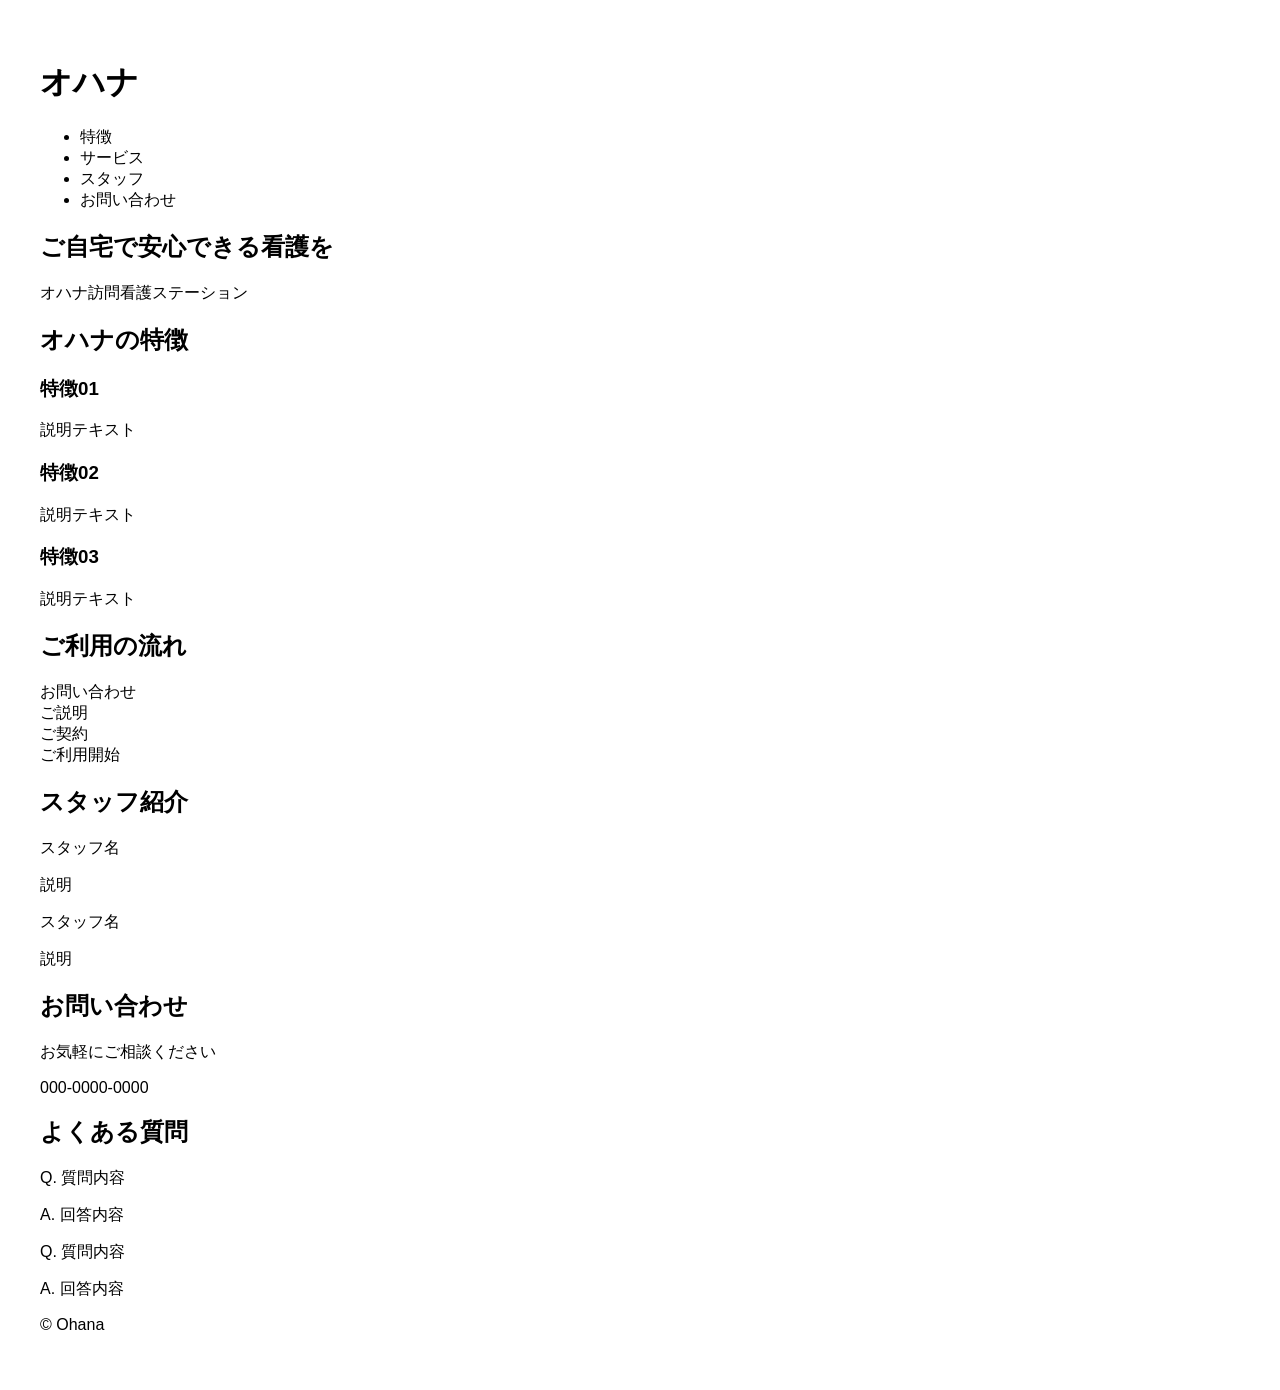
==== src/index.html @ 936fa9c1 "初期設定" ====
<!DOCTYPE html>
<html lang="ja">
  <head>
    <meta charset="UTF-8" />
    <meta name="viewport" content="width=device-width, initial-scale=1.0" />
    <title>オハナ | 訪問看護ステーション</title>
    <link rel="stylesheet" href="./css/style.css" />
  </head>

  <body>
    <!-- ===== ヘッダー ===== -->
    <header>
      <div class="header-inner">
        <h1 class="logo">オハナ</h1>
        <nav class="nav">
          <ul>
            <li>特徴</li>
            <li>サービス</li>
            <li>スタッフ</li>
            <li>お問い合わせ</li>
          </ul>
        </nav>
      </div>
    </header>

    <!-- ===== メイン ===== -->
    <main>
      
      <!-- ファーストビュー -->
      <section class="hero">
        <div class="hero-inner">
          <h2>ご自宅で安心できる看護を</h2>
          <p>オハナ訪問看護ステーション</p>
        </div>
      </section>

      <!-- 特徴 -->
      <section class="features">
        <h2>オハナの特徴</h2>

        <div class="features-list">
          <div class="feature-card">
            <h3>特徴01</h3>
            <p>説明テキスト</p>
          </div>

          <div class="feature-card">
            <h3>特徴02</h3>
            <p>説明テキスト</p>
          </div>

          <div class="feature-card">
            <h3>特徴03</h3>
            <p>説明テキスト</p>
          </div>
        </div>
      </section>

      <!-- ご利用の流れ -->
      <section class="flow">
        <h2>ご利用の流れ</h2>

        <div class="flow-list">
          <div class="flow-item">お問い合わせ</div>
          <div class="flow-item">ご説明</div>
          <div class="flow-item">ご契約</div>
          <div class="flow-item">ご利用開始</div>
        </div>
      </section>

      <!-- スタッフ紹介 -->
      <section class="staff">
        <h2>スタッフ紹介</h2>

        <div class="staff-list">
          <div class="staff-card">
            <p>スタッフ名</p>
            <p>説明</p>
          </div>

          <div class="staff-card">
            <p>スタッフ名</p>
            <p>説明</p>
          </div>
        </div>
      </section>

      <!-- お問い合わせ -->
      <section class="contact">
        <h2>お問い合わせ</h2>
        <p>お気軽にご相談ください</p>
        <p class="tel">000-0000-0000</p>
      </section>

      <!-- FAQ -->
      <section class="faq">
        <h2>よくある質問</h2>

        <div class="faq-item">
          <p class="question">Q. 質問内容</p>
          <p class="answer">A. 回答内容</p>
        </div>

        <div class="faq-item">
          <p class="question">Q. 質問内容</p>
          <p class="answer">A. 回答内容</p>
        </div>
      </section>

    </main>

    <!-- ===== フッター ===== -->
    <footer>
      <p>© Ohana</p>
    </footer>

    <script src="./js/main.js"></script>
  </body>
</html>
---- src/css/style.css ----
body {
  margin: 0;
  padding: 40px;
  font-family: sans-serif;
}
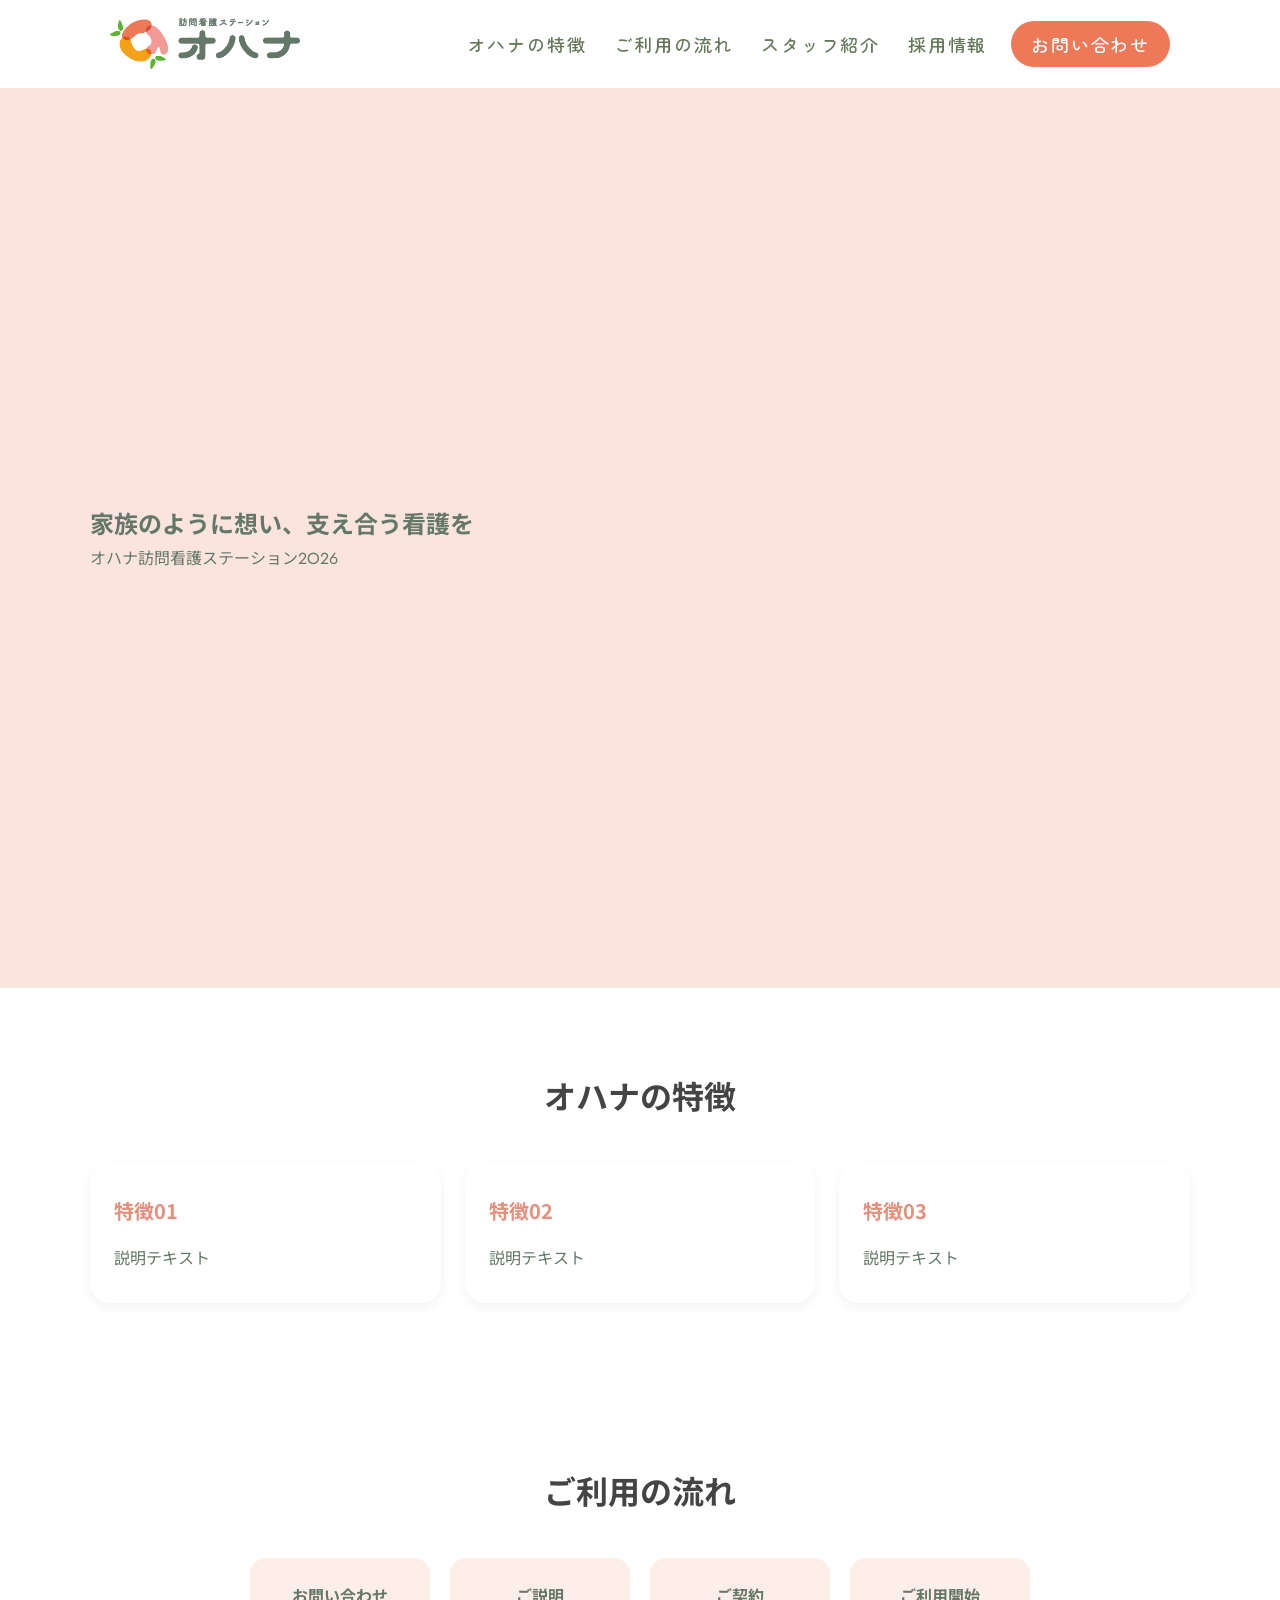
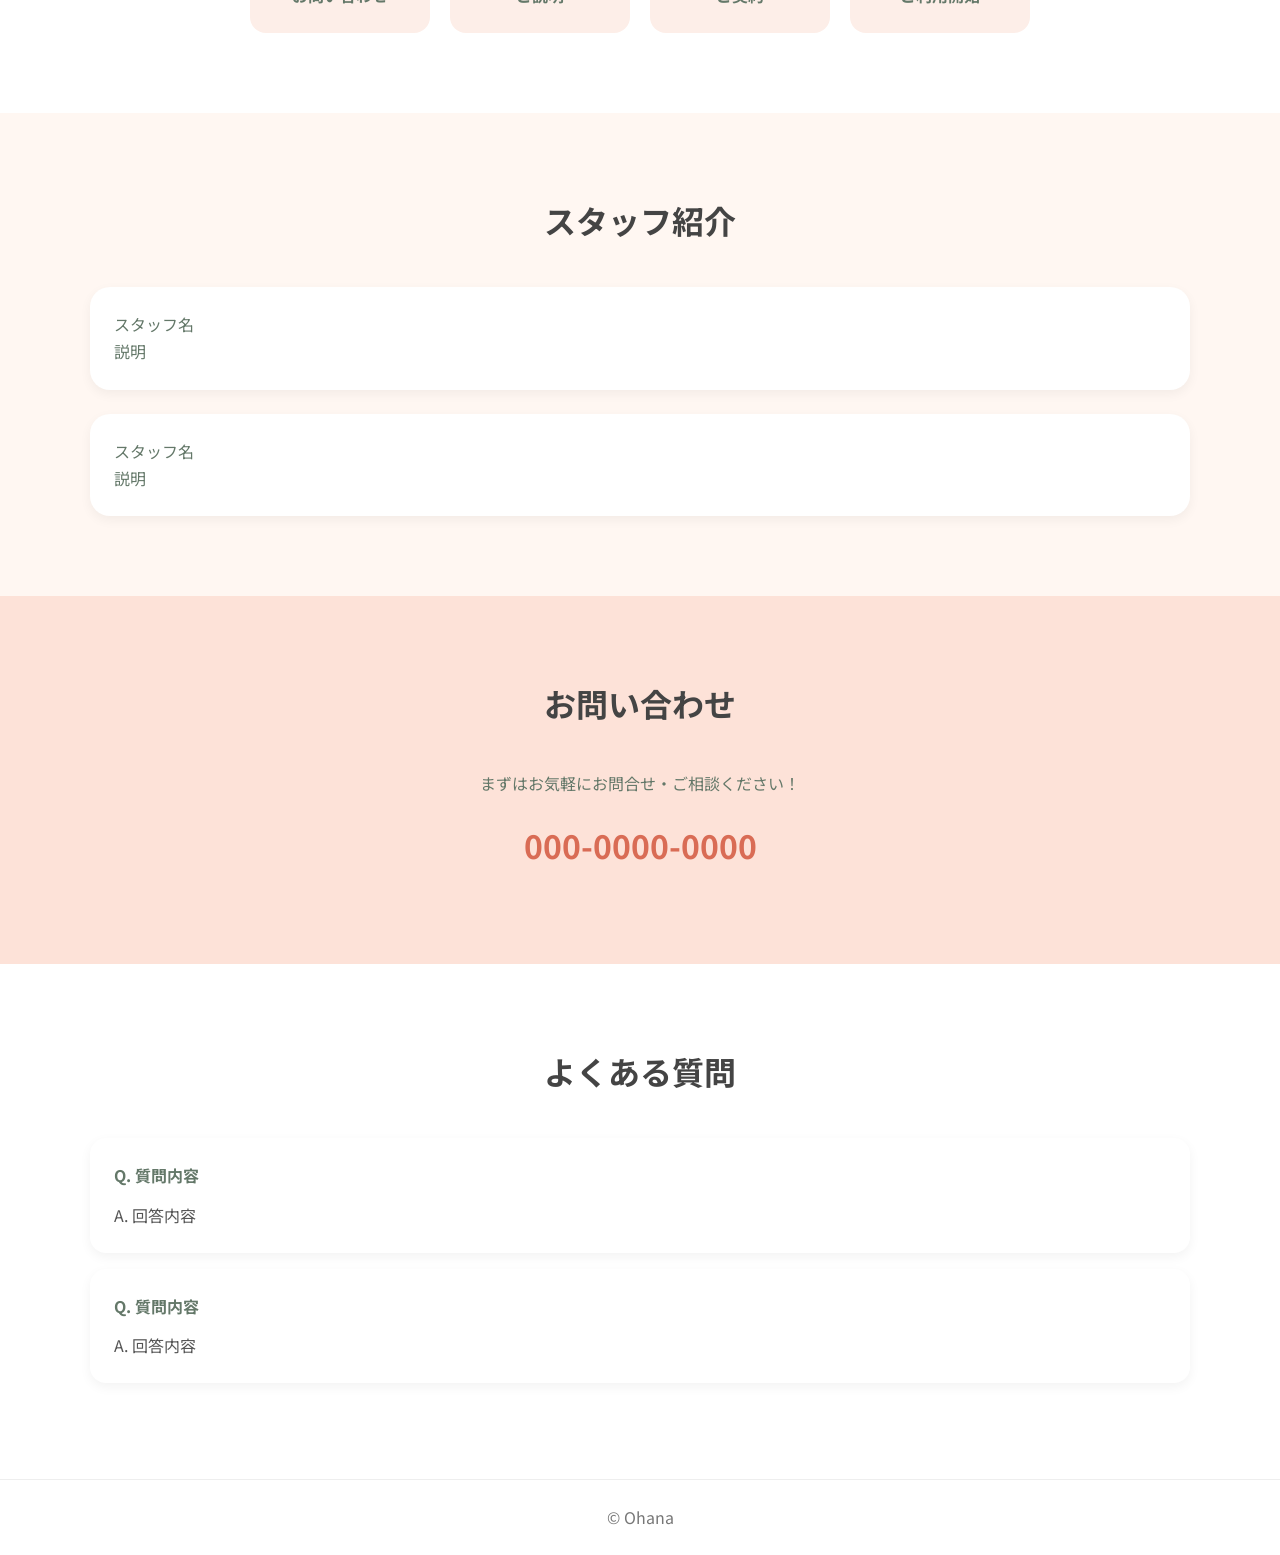
==== commit c20e8858: "header作成" ====
--- a/src/index.html
+++ b/src/index.html
@@ -5,21 +5,28 @@
     <meta name="viewport" content="width=device-width, initial-scale=1.0" />
     <title>オハナ | 訪問看護ステーション</title>
     <link rel="stylesheet" href="./css/style.css" />
+    <!-- font-->
+    <link href="https://fonts.googleapis.com/css2?family=Zen+Maru+Gothic:wght@400;500;700&display=swap" rel="stylesheet">
+    <link href="https://fonts.googleapis.com/css2?family=Noto+Sans+JP&display=swap" rel="stylesheet">
+    <link href="https://fonts.googleapis.com/css2?family=Jost&display=swap" rel="stylesheet">
   </head>
 
   <body>
     <!-- ===== ヘッダー ===== -->
     <header>
       <div class="header-inner">
-        <h1 class="logo">オハナ</h1>
+        <h1 id="logo"><a href="index.html"><img src="images/logo.png" alt="オハナ訪問看護ステーションのロゴ"></a></h1>
+
         <nav class="nav">
-          <ul>
-            <li>特徴</li>
-            <li>サービス</li>
-            <li>スタッフ</li>
-            <li>お問い合わせ</li>
+          <ul class="nav-list">
+            <li><a href="./index.html#features">オハナの特徴</a></li>
+            <li><a href="./index.html#flow">ご利用の流れ</a></li>
+            <li><a href="./index.html#staff">スタッフ紹介</a></li>
+            <li><a href="./recruit.html">採用情報</a></li>
           </ul>
         </nav>
+        
+        <a href="./index.html#contact" class="header-contact-btn">お問い合わせ</a>
       </div>
     </header>
 
@@ -29,81 +36,93 @@
       <!-- ファーストビュー -->
       <section class="hero">
         <div class="hero-inner">
-          <h2>ご自宅で安心できる看護を</h2>
-          <p>オハナ訪問看護ステーション</p>
+          <h2>家族のように想い、支え合う看護を</h2>
+          <p>オハナ訪問看護ステーション<span class="num">2O26</span></p>
         </div>
       </section>
 
       <!-- 特徴 -->
-      <section class="features">
-        <h2>オハナの特徴</h2>
+      <section id="features" class="features">
+        <div class="container">
+          <h2>オハナの特徴</h2>
 
-        <div class="features-list">
-          <div class="feature-card">
-            <h3>特徴01</h3>
-            <p>説明テキスト</p>
-          </div>
+          <div class="features-list">
+            <div class="feature-card">
+              <h3>特徴01</h3>
+              <p>説明テキスト</p>
+            </div>
 
-          <div class="feature-card">
-            <h3>特徴02</h3>
-            <p>説明テキスト</p>
-          </div>
+            <div class="feature-card">
+              <h3>特徴02</h3>
+              <p>説明テキスト</p>
+            </div>
 
-          <div class="feature-card">
-            <h3>特徴03</h3>
-            <p>説明テキスト</p>
+            <div class="feature-card">
+              <h3>特徴03</h3>
+              <p>説明テキスト</p>
+            </div>
           </div>
         </div>
       </section>
 
       <!-- ご利用の流れ -->
-      <section class="flow">
-        <h2>ご利用の流れ</h2>
+      <section id="flow" class="flow">
+        <div class="container">
+          <h2>ご利用の流れ</h2>
 
-        <div class="flow-list">
-          <div class="flow-item">お問い合わせ</div>
-          <div class="flow-item">ご説明</div>
-          <div class="flow-item">ご契約</div>
-          <div class="flow-item">ご利用開始</div>
+          <div class="flow-list">
+            <div class="flow-item">お問い合わせ</div>
+            <div class="flow-item">ご説明</div>
+            <div class="flow-item">ご契約</div>
+            <div class="flow-item">ご利用開始</div>
+          </div>
         </div>
       </section>
 
       <!-- スタッフ紹介 -->
-      <section class="staff">
-        <h2>スタッフ紹介</h2>
+      <section id="staff" class="staff">
+        <div class="container">
+          <h2>スタッフ紹介</h2>
 
-        <div class="staff-list">
-          <div class="staff-card">
-            <p>スタッフ名</p>
-            <p>説明</p>
-          </div>
+          <div class="staff-list">
+            <div class="staff-card">
+              <p>スタッフ名</p>
+              <p>説明</p>
+            </div>
 
-          <div class="staff-card">
-            <p>スタッフ名</p>
-            <p>説明</p>
+            <div class="staff-card">
+              <p>スタッフ名</p>
+              <p>説明</p>
+            </div>
           </div>
         </div>
       </section>
 
       <!-- お問い合わせ -->
-      <section class="contact">
-        <h2>お問い合わせ</h2>
-        <p>お気軽にご相談ください</p>
-        <p class="tel">000-0000-0000</p>
+      <section id="contact" class="contact">
+        <div class="container">
+          <h2>お問い合わせ</h2>
+          <p>まずはお気軽にお問合せ・ご相談ください！</p>
+          <p class="tel">
+            <a href="tel:00000000000">000-0000-0000</a>
+          </p>
+        </div>
       </section>
 
       <!-- FAQ -->
-      <section class="faq">
-        <h2>よくある質問</h2>
+      <section id="faq" class="faq">
+        <div class="container">
+          <h2>よくある質問</h2>
 
-        <div class="faq-item">
-          <p class="question">Q. 質問内容</p>
-          <p class="answer">A. 回答内容</p>
-        </div>
+          <div class="faq-item">
+            <p class="question">Q. 質問内容</p>
+            <p class="answer">A. 回答内容</p>
+          </div>
 
-        <div class="faq-item">
-          <p class="question">Q. 質問内容</p>
-          <p class="answer">A. 回答内容</p>
+          <div class="faq-item">
+            <p class="question">Q. 質問内容</p>
+            <p class="answer">A. 回答内容</p>
+          </div>
         </div>
       </section>
 
--- a/src/css/style.css
+++ b/src/css/style.css
@@ -1,5 +1,314 @@
+* {
+  box-sizing: border-box;
+}
+
+html {
+  scroll-behavior: smooth;
+}
+
 body {
   margin: 0;
-  padding: 40px;
-  font-family: sans-serif;
+  font-family: "Noto Sans JP", sans-serif;
+  color: #647869;
+  line-height: 1.7;
+  background-color: #fff;
+}
+
+img {
+  display: block;
+  max-width: 100%;
+  height: auto;
+}
+
+a {
+  color: inherit;
+  text-decoration: none;
+}
+
+ul {
+  margin: 0;
+  padding: 0;
+  list-style: none;
+}
+
+h1,
+h2,
+h3,
+p {
+  margin: 0;
+}
+
+section {
+  padding: 80px 20px;
+}
+
+.container {
+  width: 100%;
+  max-width: 1100px;
+  margin: 0 auto;
+}
+/* =========================
+  ヘッダー
+========================= */
+.header {
+  position: sticky;
+  top: 0;
+  z-index: 100;
+  background-color: #fff;
+}
+
+.header-inner {
+  max-width: 1100px;
+  margin: 0 auto;
+  padding: 18px 20px;
+  display: flex;
+  align-items: center;
+  justify-content: space-between;
+  gap: 24px;
+}
+
+#logo {
+  margin: 0;
+  flex-shrink: 0;
+}
+
+#logo a {
+  display: block;
+}
+
+#logo img {
+  width: 190px;
+  height: auto;
+}
+
+.nav {
+  margin-left: auto;
+}
+
+.nav-list {
+  display: flex;
+  align-items: center;
+  gap: 28px;
+  flex-wrap: wrap;
+}
+
+/* ヘッダーの文字指示 */
+.nav-list a {
+  font-family: "Zen Maru Gothic", sans-serif;
+  font-size: 18px;
+  font-weight: 500;
+  color: #647859;
+  letter-spacing: 0.10em;
+  transition: opacity 0.3s;
+}
+
+.nav-list a:hover {
+  opacity: 0.7;
+}
+
+.header-contact-btn {
+  display: inline-block;
+  padding: 8px 20px;
+  background-color: #ed7959;
+  color: #fff;
+  font-family: "Zen Maru Gothic", sans-serif;
+  font-size: 18px;
+  font-weight: 500;
+  border-radius: 999px;
+  letter-spacing: 0.10em;
+  transition: opacity 0.3s;
+}
+
+.header-contact-btn:hover {
+  opacity: 0.85;
+}
+/* =========================
+  ファーストビュー
+========================= */
+.hero {
+  height: 100vh;
+  background-color: #fbe4de;
+  font-family: "Noto Sans JP", sans-serif;
+
+  display: flex;
+  align-items: center;
+}
+
+.num {
+  font-family: "Jost", sans-serif;
+}
+
+.hero-inner {
+  max-width: 1100px;
+  margin: 0 auto;
+  width: 100%;
+}
+
+/* =========================
+  共通見出し
+========================= */
+.features h2,
+.flow h2,
+.staff h2,
+.contact h2,
+.faq h2 {
+  font-size: 32px;
+  margin-bottom: 40px;
+  text-align: center;
+  color: #444;
+}
+
+/* =========================
+  特徴
+========================= */
+.features-list {
+  display: flex;
+  gap: 24px;
+}
+
+.feature-card {
+  flex: 1;
+  background-color: #fff;
+  border-radius: 20px;
+  padding: 32px 24px;
+  box-shadow: 0 4px 12px rgba(0, 0, 0, 0.05);
+}
+
+.feature-card h3 {
+  font-size: 20px;
+  margin-bottom: 16px;
+  color: #e58f7c;
+}
+
+/* =========================
+  ご利用の流れ
+========================= */
+.flow {
+  background-color: #fff;
+}
+
+.flow-list {
+  display: flex;
+  gap: 20px;
+  justify-content: center;
+  flex-wrap: wrap;
+}
+
+.flow-item {
+  min-width: 180px;
+  padding: 24px 20px;
+  background-color: #fdeee8;
+  border-radius: 16px;
+  text-align: center;
+  font-weight: 700;
+}
+
+/* =========================
+  スタッフ紹介
+========================= */
+.staff {
+  background-color: #fff7f2;
+}
+
+.staff-list {
+  display: flex;
+  flex-direction: column;
+  gap: 24px;
+}
+
+.staff-card {
+  background-color: #fff;
+  border-radius: 20px;
+  padding: 24px;
+  box-shadow: 0 4px 12px rgba(0, 0, 0, 0.05);
+}
+
+/* =========================
+  お問い合わせ
+========================= */
+.contact {
+  background-color: #fde2d8;
+  text-align: center;
+}
+
+.contact p {
+  margin-bottom: 12px;
+}
+
+.tel a {
+  display: inline-block;
+  margin-top: 8px;
+  font-size: 32px;
+  font-weight: 700;
+  color: #d96c55;
+}
+
+/* =========================
+  FAQ
+========================= */
+.faq-item {
+  background-color: #fff;
+  border-radius: 16px;
+  padding: 24px;
+  margin-bottom: 16px;
+  box-shadow: 0 4px 12px rgba(0, 0, 0, 0.05);
+}
+
+.question {
+  font-weight: 700;
+  margin-bottom: 12px;
+}
+
+.answer {
+  color: #555;
+}
+
+/* =========================
+  フッター
+========================= */
+footer {
+  padding: 24px 20px;
+  text-align: center;
+  background-color: #fff;
+  border-top: 1px solid #eee;
+  color: #777;
+}
+
+/* =========================
+  レスポンシブ
+========================= */
+@media (max-width: 768px) {
+  .header-inner {
+    flex-direction: column;
+    align-items: flex-start;
+  }
+
+  .nav ul {
+    gap: 16px;
+  }
+
+  .hero {
+    padding: 80px 20px;
+  }
+
+  .hero h2 {
+    font-size: 30px;
+  }
+
+  .features-list {
+    flex-direction: column;
+  }
+
+  .features h2,
+  .flow h2,
+  .staff h2,
+  .contact h2,
+  .faq h2 {
+    font-size: 28px;
+    margin-bottom: 32px;
+  }
+
+  .tel a {
+    font-size: 26px;
+  }
 }
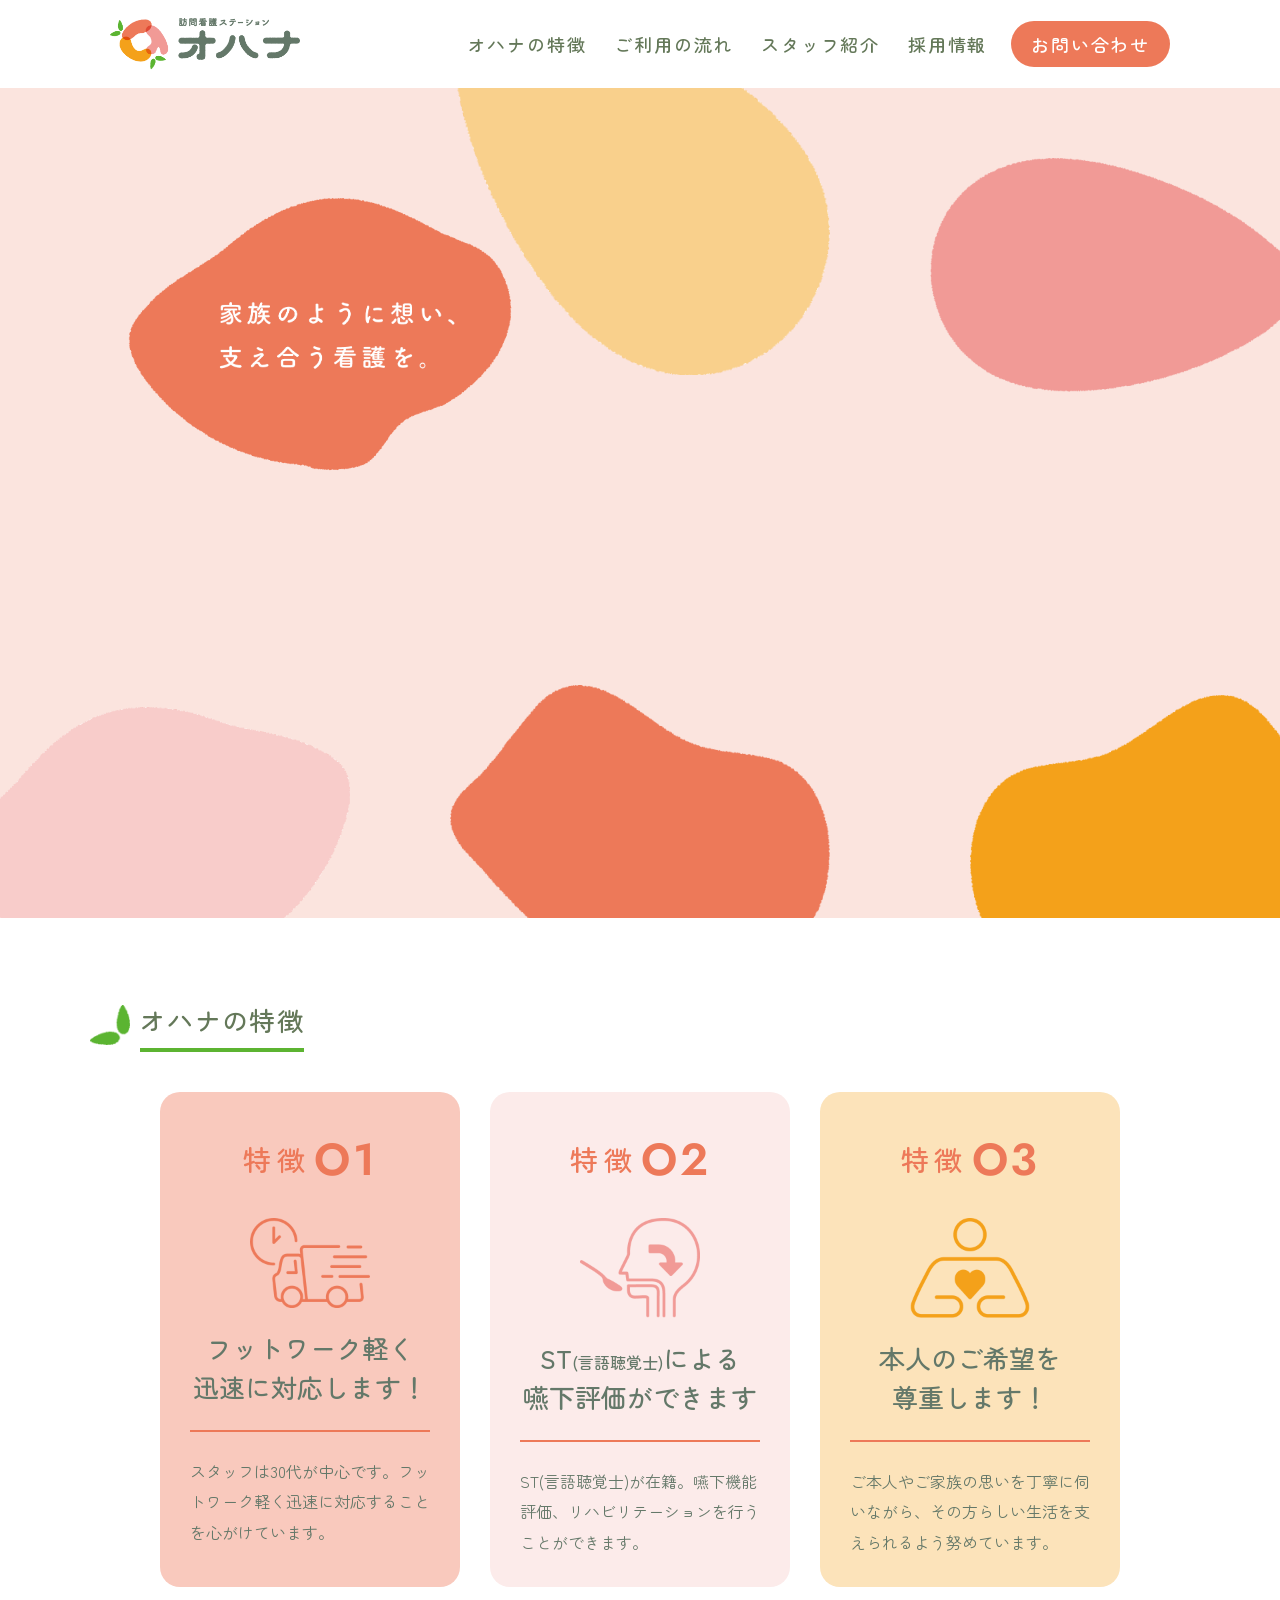
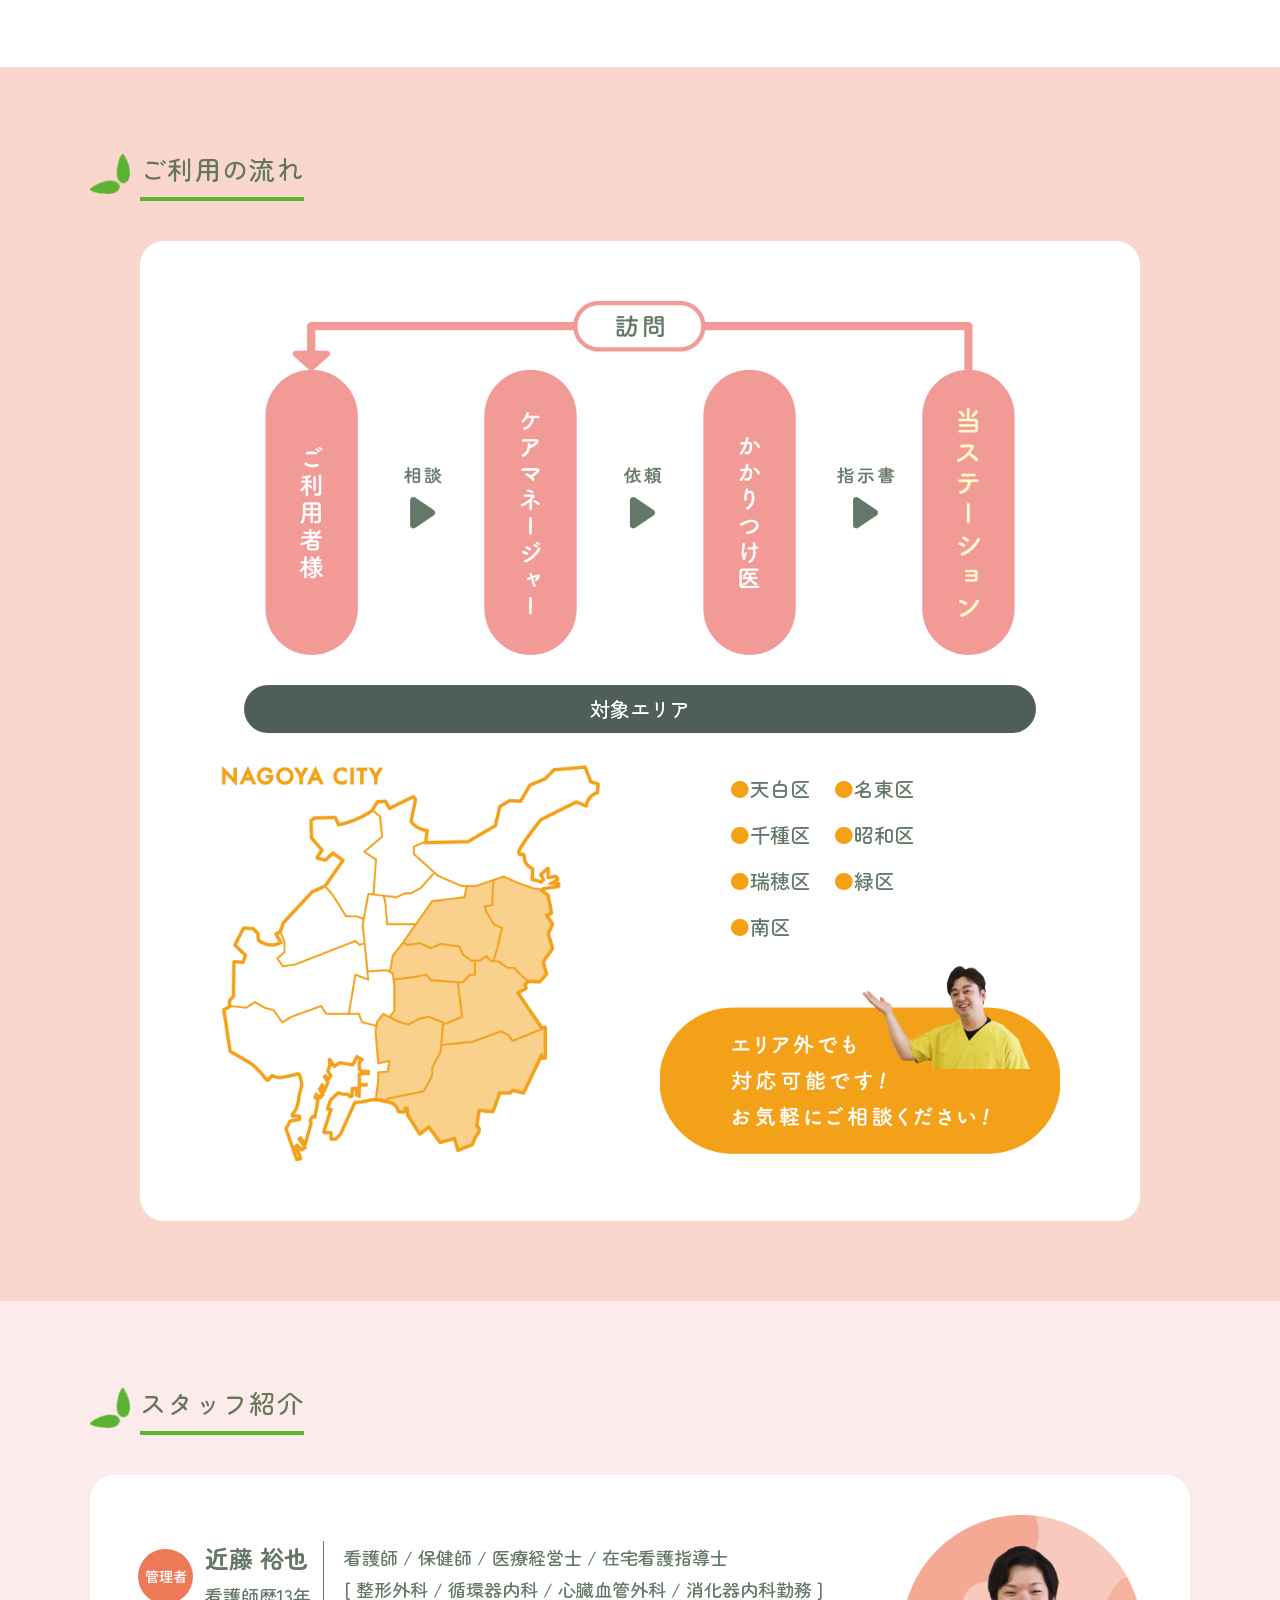
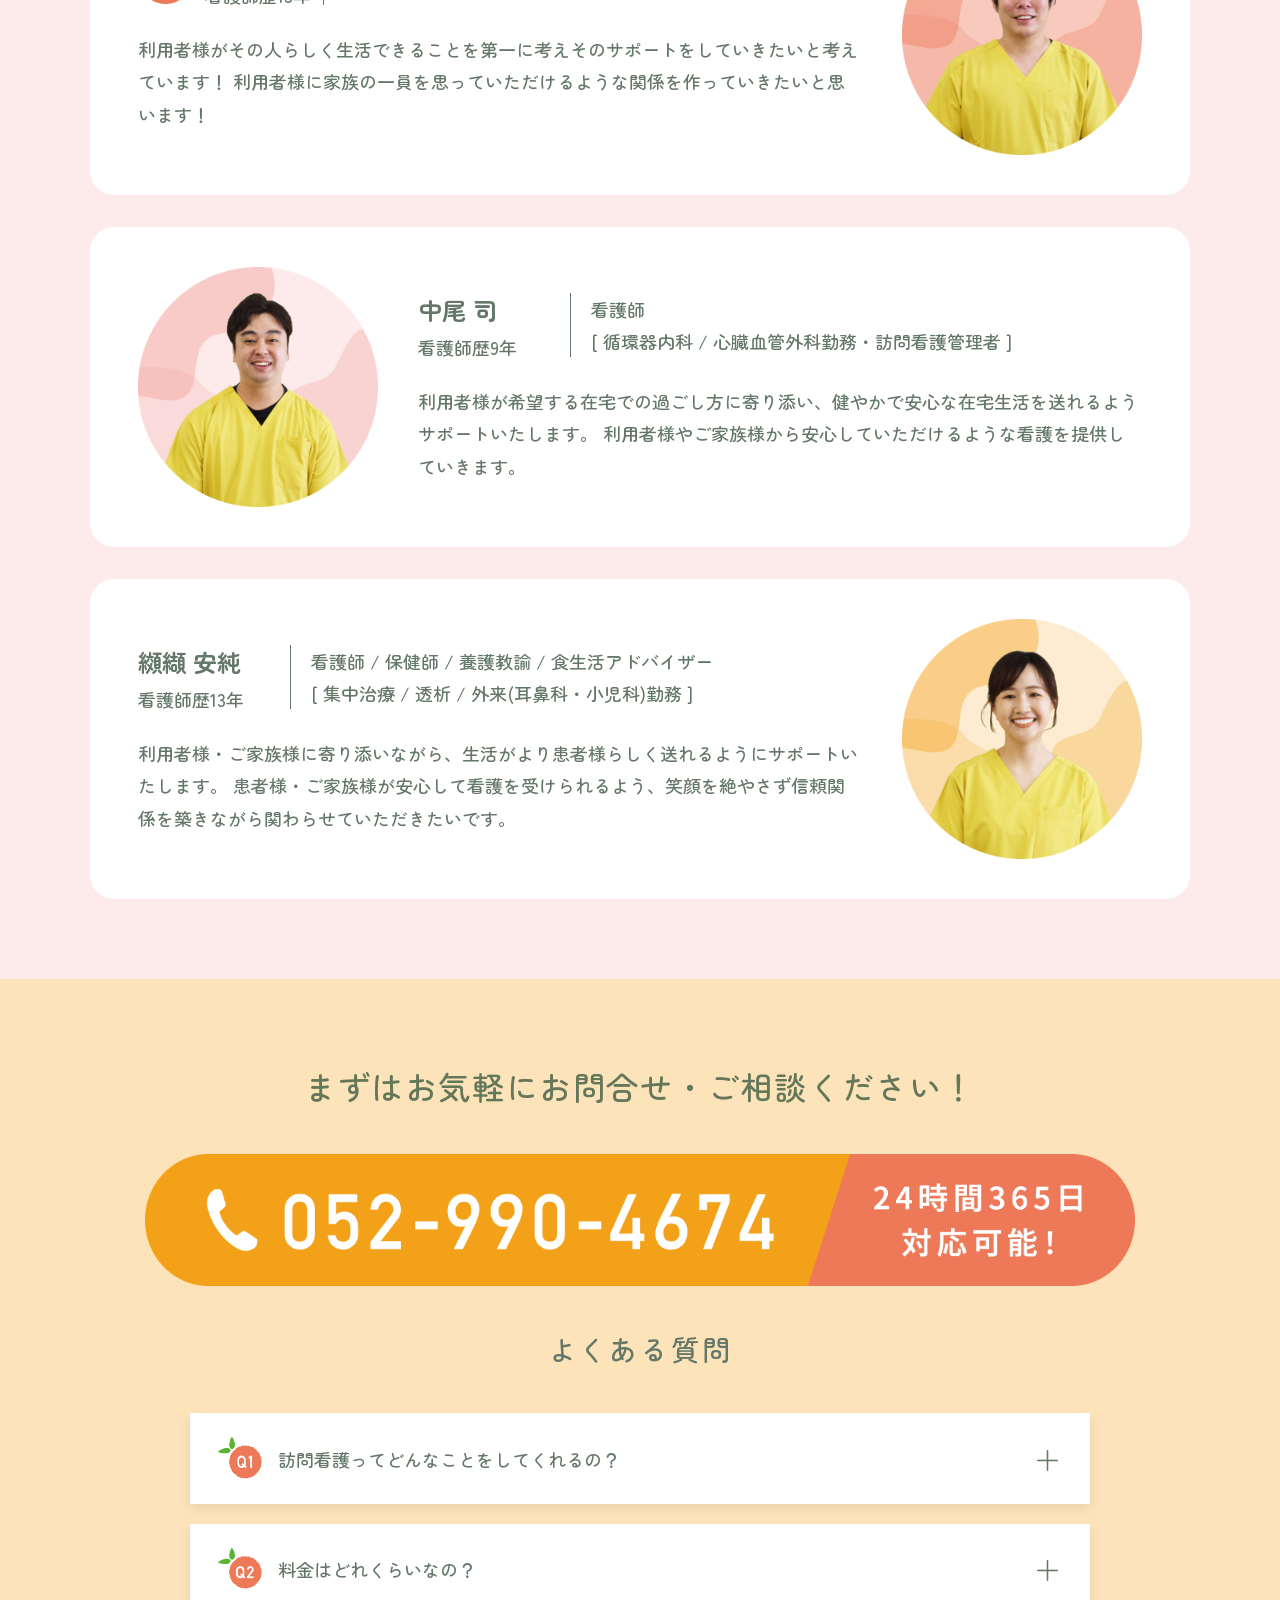
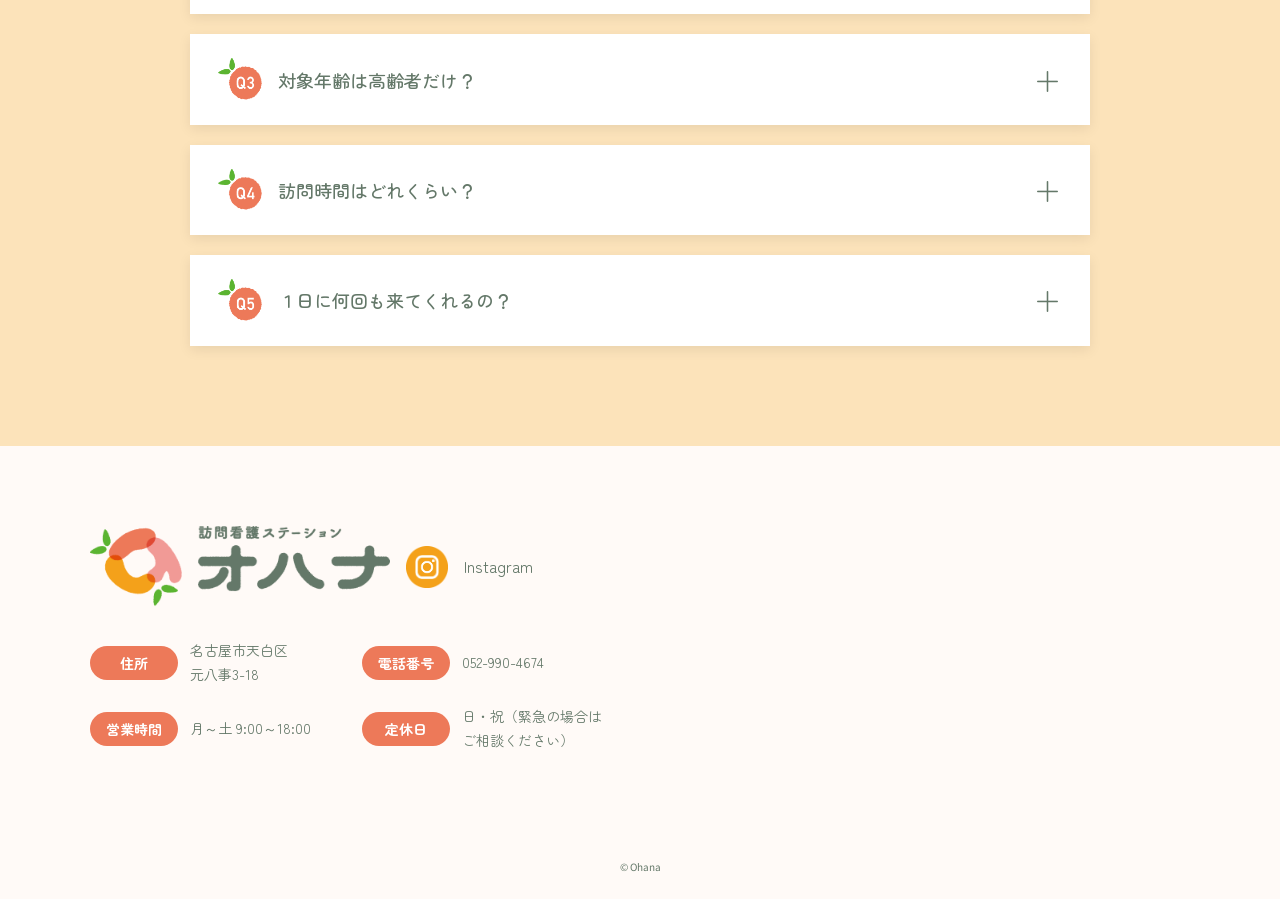
==== commit 404c9666: "PC版作成" ====
--- a/src/index.html
+++ b/src/index.html
@@ -35,31 +35,59 @@
       
       <!-- ファーストビュー -->
       <section class="hero">
-        <div class="hero-inner">
-          <h2>家族のように想い、支え合う看護を</h2>
-          <p>オハナ訪問看護ステーション<span class="num">2O26</span></p>
+        <!--メイン画像-->
+        <div class="hero-images">
+          <img src="images/main_image2.png" alt="" class="hero-image image-left">
+          <img src="images/main_image.png" alt="" class="hero-image image-right">
+        </div>
+
+        <!-- 背景装飾模様 -->
+        <div class="hero-decorations">
+          <img src="images/center_top.png" alt="" class="decor center-top">
+          <img src="images/center_btm.png" alt="" class="decor center-bottom">
+          <img src="images/left_btm.png" alt="" class="decor left-bottom">
+          <img src="images/right_top.png" alt="" class="decor right-top">
+          <img src="images/right_btm.png" alt="" class="decor right-bottom">
         </div>
       </section>
 
       <!-- 特徴 -->
       <section id="features" class="features">
         <div class="container">
-          <h2>オハナの特徴</h2>
+          <h2 class="section-title">
+            <img src="images/leaf_deco.png" alt="" class="title-deco">
+            <span class="title-text">オハナの特徴</span>
+          </h2>
 
           <div class="features-list">
-            <div class="feature-card">
-              <h3>特徴01</h3>
-              <p>説明テキスト</p>
-            </div>
-
-            <div class="feature-card">
-              <h3>特徴02</h3>
-              <p>説明テキスト</p>
-            </div>
-
-            <div class="feature-card">
-              <h3>特徴03</h3>
-              <p>説明テキスト</p>
+            <div class="feature-card fade-up delay-1">
+              <p class="feature-number">特徴<span class="small-number">O1</span></p>
+              <img src="images/feature1.png" alt="" class="feature-illustration">
+              <h3 class="feature-catch">フットワーク軽く<br>迅速に対応します！</h3>
+              <div class="feature-line"></div>
+              <p class="feature-description">
+                スタッフは30代が中心です。フットワーク軽く迅速に対応することを心がけています。
+              </p>
+            </div>
+
+            <div class="feature-card fade-up delay-2">
+              <p class="feature-number">特徴<span class="small-number">O2</span></p>
+              <img src="images/feature2.png" alt="" class="feature-illustration">
+              <h3 class="feature-catch">ST<span class="small-text">(言語聴覚士)</span>による<br>嚥下評価ができます</h3>
+              <div class="feature-line"></div>
+              <p class="feature-description">
+                ST(言語聴覚士)が在籍。嚥下機能評価、リハビリテーションを行うことができます。
+              </p>
+            </div>
+
+            <div class="feature-card fade-up delay-3">
+              <p class="feature-number">特徴<span class="small-number">O3</span></p>
+              <img src="images/feature3.png" alt="" class="feature-illustration">
+              <h3 class="feature-catch">本人のご希望を<br>尊重します！</h3>
+              <div class="feature-line"></div>
+              <p class="feature-description">
+                ご本人やご家族の思いを丁寧に伺いながら、その方らしい生活を支えられるよう努めています。
+              </p>
             </div>
           </div>
         </div>
@@ -68,13 +96,35 @@
       <!-- ご利用の流れ -->
       <section id="flow" class="flow">
         <div class="container">
-          <h2>ご利用の流れ</h2>
-
-          <div class="flow-list">
-            <div class="flow-item">お問い合わせ</div>
-            <div class="flow-item">ご説明</div>
-            <div class="flow-item">ご契約</div>
-            <div class="flow-item">ご利用開始</div>
+          <h2 class="section-title">
+            <img src="images/leaf_deco.png" alt="" class="title-deco">
+            <span class="title-text">ご利用の流れ</span>
+          </h2>
+
+          <div class="flow-card area-card">
+            <img src="images/nagare.png" alt="" class="area-main-image">
+
+            <h3 class="area-title">対象エリア</h3>
+
+            <div class="area-content">
+              <div class="area-left">
+                <img src="images/area.png" alt="" class="area-map-image">
+              </div>
+
+              <div class="area-right">
+                <ul class="area-list">
+                  <li><span class="maru">●</span>天白区</li>
+                  <li><span class="maru">●</span>名東区</li>
+                  <li><span class="maru">●</span>千種区</li>
+                  <li><span class="maru">●</span>昭和区</li>
+                  <li><span class="maru">●</span>瑞穂区</li>
+                  <li><span class="maru">●</span>緑区</li>
+                  <li><span class="maru">●</span>南区</li>
+                </ul>
+
+                <img src="images/area_sub.png" alt="" class="area-sub-image">
+              </div>
+            </div>
           </div>
         </div>
       </section>
@@ -82,17 +132,96 @@
       <!-- スタッフ紹介 -->
       <section id="staff" class="staff">
         <div class="container">
-          <h2>スタッフ紹介</h2>
+          <h2 class="section-title">
+            <img src="images/leaf_deco.png" alt="" class="title-deco">
+            <span class="title-text">スタッフ紹介</span>
+          </h2>
 
           <div class="staff-list">
-            <div class="staff-card">
-              <p>スタッフ名</p>
-              <p>説明</p>
-            </div>
-
-            <div class="staff-card">
-              <p>スタッフ名</p>
-              <p>説明</p>
+            <!-- 1人目 -->
+            <div class="staff-card fade-up">
+              <div class="staff-text">
+                <div class="staff-top">
+                  <div class="staff-profile">
+                    <span class="staff-badge">管理者</span>
+
+                    <div class="staff-profile-text">
+                      <h3 class="staff-name">近藤 裕也</h3>
+                      <p class="staff-career">看護師歴13年</p>
+                    </div>
+                  </div>
+
+                  <p class="staff-history">
+                    看護師 / 保健師 / 医療経営士 / 在宅看護指導士<br>
+                    [ 整形外科 / 循環器内科 / 心臓血管外科 / 消化器内科勤務 ]
+                  </p>
+                </div>
+
+                <p class="staff-message">
+                  利用者様がその人らしく生活できることを第一に考えそのサポートをしていきたいと考えています！
+                  利用者様に家族の一員を思っていただけるような関係を作っていきたいと思います！
+                </p>
+              </div>
+
+              <div class="staff-image-wrap">
+                <img src="images/profile_1.png" alt="" class="staff-image">
+              </div>
+            </div>
+
+            <!-- 2人目 -->
+            <div class="staff-card reverse fade-up">
+              <div class="staff-text">
+                <div class="staff-top">
+                  <div class="staff-profile">
+                    <div class="staff-profile-text">
+                      <h3 class="staff-name">中尾 司</h3>
+                      <p class="staff-career">看護師歴9年</p>
+                    </div>
+                  </div>
+
+                  <p class="staff-history">
+                    看護師<br>
+                    [ 循環器内科 / 心臓血管外科勤務・訪問看護管理者 ]
+                  </p>
+                </div>
+
+                <p class="staff-message">
+                  利用者様が希望する在宅での過ごし方に寄り添い、健やかで安心な在宅生活を送れるようサポートいたします。
+                  利用者様やご家族様から安心していただけるような看護を提供していきます。
+                </p>
+              </div>
+
+              <div class="staff-image-wrap">
+                <img src="images/profile_2.png" alt="" class="staff-image">
+              </div>
+            </div>
+
+            <!-- 3人目 -->
+            <div class="staff-card fade-up">
+              <div class="staff-text">
+                <div class="staff-top">
+                  <div class="staff-profile">
+                    <div class="staff-profile-text">
+                      <h3 class="staff-name">纐纈 安純</h3>
+                      <p class="staff-career">看護師歴13年</p>
+                    </div>
+                  </div>
+
+                  <p class="staff-history">
+                    看護師 / 保健師 / 養護教諭 / 食生活アドバイザー<br>
+                    [ 集中治療 / 透析 / 外来(耳鼻科・小児科)勤務 ]
+                  </p>
+                </div>
+
+                <p class="staff-message">
+                  利用者様・ご家族様に寄り添いながら、生活がより患者様らしく送れるようにサポートいたします。
+                  患者様・ご家族様が安心して看護を受けられるよう、笑顔を絶やさず信頼関係を築きながら関わらせていただきたいです。
+                </p>
+              </div>
+
+              <div class="staff-image-wrap">
+                <img src="images/profile_3.png" alt="" class="staff-image">
+              </div>
             </div>
           </div>
         </div>
@@ -101,38 +230,158 @@
       <!-- お問い合わせ -->
       <section id="contact" class="contact">
         <div class="container">
-          <h2>お問い合わせ</h2>
-          <p>まずはお気軽にお問合せ・ご相談ください！</p>
-          <p class="tel">
-            <a href="tel:00000000000">000-0000-0000</a>
-          </p>
-        </div>
-      </section>
-
-      <!-- FAQ -->
-      <section id="faq" class="faq">
-        <div class="container">
-          <h2>よくある質問</h2>
-
-          <div class="faq-item">
-            <p class="question">Q. 質問内容</p>
-            <p class="answer">A. 回答内容</p>
-          </div>
-
-          <div class="faq-item">
-            <p class="question">Q. 質問内容</p>
-            <p class="answer">A. 回答内容</p>
-          </div>
-        </div>
-      </section>
+          <h2>まずはお気軽にお問合せ・ご相談ください！</h2>
+          <div class="phone-number-image">
+            <img src="images/phone.png" alt="">
+          </div>
+        </div>
+      </section>
+
+    <!-- FAQ -->
+    <section id="faq" class="faq">
+      <div class="container">
+        <h2>よくある質問</h2>
+
+        <div class="faq-list">
+          <div class="faq-item">
+            <button class="faq-question">
+              <img src="images/q1.png" alt="Q1" class="faq-image">
+              <span class="faq-text">訪問看護ってどんなことをしてくれるの？</span>
+              <span class="faq-icon">＋</span>
+            </button>
+            <div class="faq-answer">
+              <p>
+                主治医の指示に基づき、看護師がご自宅へ訪問し、療養生活をサポートいたします。<br>
+                健康状態の観察、服薬管理、点滴や創処置などの医療的ケアに加え、清潔ケアや日常生活の支援、ご家族への介護相談などを行います。<br>
+                ご利用者様お一人おひとりの状態やご希望に合わせて、安心してご自宅で過ごせるよう支援いたします。
+              </p>
+            </div>
+          </div>
+
+          <div class="faq-item">
+            <button class="faq-question">
+              <img src="images/q2.png" alt="Q2" class="faq-image">
+              <span class="faq-text">料金はどれくらいなの？</span>
+              <span class="faq-icon">＋</span>
+            </button>
+            <div class="faq-answer">
+              <p>
+                訪問看護は、医療保険または介護保険が適用されます。<br>
+                自己負担は原則1〜3割となり、保険の種類や負担割合、訪問回数・内容によって異なります。<br>
+                また、一定の条件により公費負担制度が適用される場合もございます。<br>
+                詳しい費用については個別にご案内いたしますので、お気軽にお問い合わせください。<br>
+                重要事項要件書はこちら
+              </p>
+            </div>
+          </div>
+
+          <div class="faq-item">
+            <button class="faq-question">
+              <img src="images/q3.png" alt="Q3" class="faq-image">
+              <span class="faq-text">対象年齢は高齢者だけ？</span>
+              <span class="faq-icon">＋</span>
+            </button>
+            <div class="faq-answer">
+              <p>
+                年齢に関わらずご利用いただけます。<br>
+                医療保険の場合は小児から高齢者まで、主治医の指示があればご利用可能です。<br>
+                介護保険の場合は原則65歳以上（または特定疾病のある40歳以上）の方が対象となります。<br>
+                詳しくはご状況に応じてご案内いたしますので、お気軽にご相談ください。
+              </p>
+            </div>
+          </div>
+
+          <div class="faq-item">
+            <button class="faq-question">
+              <img src="images/q4.png" alt="Q4" class="faq-image">
+              <span class="faq-text">訪問時間はどれくらい？</span>
+              <span class="faq-icon">＋</span>
+            </button>
+            <div class="faq-answer">
+              <p>
+                訪問時間はご利用者様の状態やサービス内容に応じて異なりますが、一般的には1回あたり30分〜90分程度となります。<br>
+                主治医の指示やケアプランに基づき、適切な訪問時間を設定いたします。<br>
+                詳しい訪問時間についてはご相談のうえ決定いたします。
+              </p>
+            </div>
+          </div>
+
+          <div class="faq-item">
+            <button class="faq-question">
+              <img src="images/q5.png" alt="Q5" class="faq-image">
+              <span class="faq-text">１日に何回も来てくれるの？</span>
+              <span class="faq-icon">＋</span>
+            </button>
+            <div class="faq-answer">
+              <p>
+                必要に応じて1日に複数回訪問することも可能です。<br>
+                ただし、訪問回数は主治医の指示やケアプラン、保険制度に基づいて決定されます。<br>
+                医療的な必要性が高い場合には、複数回訪問や緊急時の対応も行っております。<br>
+                ご利用者様の状態に合わせて柔軟に対応いたします。
+              </p>
+            </div>
+          </div>
+        </div>
+      </div>
+    </section>
 
     </main>
 
     <!-- ===== フッター ===== -->
-    <footer>
-      <p>© Ohana</p>
+    <footer class="footer">
+      <div class="container footer-inner">
+        <div class="footer-info">
+          <div class="footer-top">
+            <h2 class="footer-logo">
+              <a href="index.html">
+                <img src="images/logo.png" alt="オハナ訪問看護ステーション">
+              </a>
+            </h2>
+
+            <a
+              href="https://www.instagram.com/ohana__houkan/"
+              target="_blank"
+              rel="noopener noreferrer"
+              class="footer-instagram"
+            >
+              <img src="images/insta.png" alt="Instagram">
+            </a>
+            <p class="instagram-text">Instagram</p>
+          </div>
+
+          <div class="footer-details">
+            <div class="footer-row">
+              <span class="footer-badge">住所</span>
+              <p>名古屋市天白区<br>元八事3-18</p>
+            </div>
+
+            <div class="footer-row">
+              <span class="footer-badge">電話番号</span>
+              <p><a href="tel:0529904674">052-990-4674</a></p>
+            </div>
+
+            <div class="footer-row">
+              <span class="footer-badge">営業時間</span>
+              <p>月～土 9:00～18:00</p>
+            </div>
+
+            <div class="footer-row">
+              <span class="footer-badge">定休日</span>
+              <p>日・祝（緊急の場合はご相談ください）</p>
+            </div>
+          </div>
+        </div>
+
+        <div class="footer-map">
+          <iframe
+            src="https://www.google.com/maps/embed?pb=!1m18!1m12!1m3!1d3263.2323695304135!2d136.9679021747939!3d35.125874360283056!2m3!1f0!2f0!3f0!3m2!1i1024!2i768!4f13.1!3m3!1m2!1s0x60037b26038a5c4b%3A0x2143056238505ee0!2z44CSNDY4LTAwNjYg5oSb55-l55yM5ZCN5Y-k5bGL5biC5aSp55m95Yy65YWD5YWr5LqL77yT5LiB55uu77yR77yY!5e0!3m2!1sja!2sjp!4v1776941270360!5m2!1sja!2sjp" width="600" height="450" style="border:0;" allowfullscreen="" loading="lazy" referrerpolicy="no-referrer-when-downgrade">
+          </iframe>
+        </div>
+      </div>
+      <p class="footer-copy">© Ohana</p>
     </footer>
 
     <script src="./js/main.js"></script>
+
   </body>
 </html>
--- a/src/css/style.css
+++ b/src/css/style.css
@@ -94,12 +94,30 @@
 
 /* ヘッダーの文字指示 */
 .nav-list a {
+  position: relative;
+  display: inline-block;
   font-family: "Zen Maru Gothic", sans-serif;
   font-size: 18px;
   font-weight: 500;
   color: #647859;
   letter-spacing: 0.10em;
   transition: opacity 0.3s;
+}
+
+/* アンダーバー */
+.nav-list a::after {
+  content: "";
+  position: absolute;
+  left: 0;
+  bottom: -6px;
+  width: 0;
+  height: 2px;
+  background-color: #5cb431;
+  transition: width 0.3s ease;
+}
+
+.nav-list a:hover::after {
+  width: 100%;
 }
 
 .nav-list a:hover {
@@ -126,65 +144,318 @@
   ファーストビュー
 ========================= */
 .hero {
-  height: 100vh;
+  position: relative;
+  min-height: calc(100vh - 70px);
   background-color: #fbe4de;
-  font-family: "Noto Sans JP", sans-serif;
-
-  display: flex;
-  align-items: center;
-}
-
-.num {
-  font-family: "Jost", sans-serif;
-}
-
-.hero-inner {
-  max-width: 1100px;
-  margin: 0 auto;
-  width: 100%;
-}
-
+  display: flex;
+  align-items: center;
+  overflow: hidden;
+}
+
+.hero-images {
+  position: absolute;
+  inset: 0;
+}
+
+.hero-image {
+  position: absolute;
+  display: block;
+  max-width: 100%;
+  height: auto;
+}
+
+/* 左側・手前に置く画像 */
+.image-left {
+  top: 110px;
+  left: clamp(100px, 10vw, 240px);
+  width: clamp(300px, 30vw, 520px);
+  z-index: 3;
+}
+
+/* 右側・少し後ろに置く画像 */
+.image-right {
+  top: 130px;
+  left: clamp(300px, 28vw, 680px);
+  width: clamp(620px, 60vw, 1200px);
+  z-index: 2;
+}
+
+/* 装飾レイヤー */
+.decor {
+  position: absolute;
+  width: 380px;
+  height: auto;
+}
+
+.hero-decorations {
+  position: absolute;
+  inset: 0;
+  z-index: 1;
+}
+
+.center-top {
+  top: -90px;
+  left: 50%;
+  transform: translateX(-50%);
+}
+
+.center-bottom {
+  bottom: -80px;
+  left: 50%;
+  transform: translateX(-50%);
+}
+
+.left-bottom {
+  bottom: -60px;
+  left: -30px;
+}
+
+.right-top {
+  top: 70px;
+  right: -30px;
+}
+
+.right-bottom {
+  bottom: -90px;
+  right: -70px;
+}
 /* =========================
   共通見出し
 ========================= */
-.features h2,
-.flow h2,
-.staff h2,
-.contact h2,
-.faq h2 {
-  font-size: 32px;
+.section-title {
+  display: flex;
+  align-items: center;
+  justify-content: flex-start;
+  gap: 10px;
+  position: relative;
   margin-bottom: 40px;
-  text-align: center;
-  color: #444;
+}
+
+/* テキスト ,下のバー*/
+.title-text {
+  display: inline-block;
+  padding-bottom: 6px;
+  border-bottom:4px solid #5cb431;
+}
+
+/* 横の装飾画像 */
+.title-deco {
+  width: 40px; /* サイズは調整OK */
+  height: auto;
 }
 
 /* =========================
   特徴
 ========================= */
+.features .section-title {
+  font-family: "Zen Maru Gothic", sans-serif;
+  font-size: 26px;
+  font-weight: 500;
+  color: #647859;
+  letter-spacing: 0.05em;
+  transition: opacity 0.3s;
+  margin-bottom: 40px;
+}
+
+/* 特徴全体 */
 .features-list {
   display: flex;
-  gap: 24px;
-}
-
+  justify-content: center; /* 中央寄せ */
+  gap: 30px; /* カード同士の間隔 */
+}
+
+/* カード共通 */
 .feature-card {
-  flex: 1;
-  background-color: #fff;
-  border-radius: 20px;
-  padding: 32px 24px;
-  box-shadow: 0 4px 12px rgba(0, 0, 0, 0.05);
-}
-
-.feature-card h3 {
-  font-size: 20px;
-  margin-bottom: 16px;
-  color: #e58f7c;
+  width: 300px;
+  padding: 30px;
+  border-radius: 20px; /* 角丸 */
+  text-align: center;
+}
+
+/* 個別カラー */
+.feature-card:nth-child(1) {
+  background-color: #f9c9bd;
+}
+
+.feature-card:nth-child(2) {
+  background-color: #fcebea;
+}
+
+.feature-card:nth-child(3) {
+  background-color: #fce3ba;
+}
+
+/* 特徴番号 */
+.feature-number {
+  margin: 0 0 20px;
+  font-family: "Zen Maru Gothic", sans-serif;
+  font-size: 28px;
+  font-weight: 500;
+  color: #ed7959;
+  text-align: center;
+  letter-spacing: 0.2em;
+
+  display: flex;
+  align-items: center;
+  justify-content: center;
+  gap: 4px;
+}
+
+.small-number {
+  font-family: "Jost", sans-serif;
+  font-weight: 600;
+  font-size: 1.6em;
+  letter-spacing: 0.05em;
+}
+
+/* イラスト */
+.feature-illustration {
+  display: block;
+  width: 120px;
+  height: auto;
+  margin: 0 auto 20px;
+}
+
+.feature-catch {
+  margin: 0 0 20px;
+  font-family: "Zen Maru Gothic", sans-serif;
+  font-size: 26px;
+  font-weight: 500;
+  line-height: 1.5;
+  color: #647869;
+  text-align: center;
+}
+
+.small-text {
+  font-size: 16px;
+}
+
+/* 横線 */
+.feature-line {
+  width: 100%;
+  height: 2px;
+  background-color: #ed7959;
+  margin: 24px 0;
+}
+
+/* 説明文 */
+.feature-description {
+  font-family: "Zen Maru Gothic", sans-serif;
+  margin: 0;
+  font-size: 16px;
+  line-height: 1.9;
+  text-align: left;
+  font-weight: 400;
+  color: #647869;
 }
 
 /* =========================
   ご利用の流れ
 ========================= */
+.flow .section-title {
+  font-family: "Zen Maru Gothic", sans-serif;
+  font-size: 26px;
+  font-weight: 500;
+  color: #647859;
+  letter-spacing: 0.05em;
+  transition: opacity 0.3s;
+  margin-bottom: 40px;
+}
+
 .flow {
+  background-color: #fad7cd;
+  padding: 80px 20px;
+}
+
+.flow-card {
   background-color: #fff;
+  border-radius: 24px;
+  padding: 60px;
+
+  max-width: 1000px;
+  margin: 0 auto; /* ← 中央寄せ */
+}
+
+/* nagareイラスト */
+.area-main-image {
+  display: block;
+  max-width: 100%;
+  width: 750px;
+  height: auto;
+  margin: 0 auto 30px;
+}
+
+.area-title {
+  display: block;
+  width: 90%;
+
+  padding: 7px 30px; /* ← 高さ＆横幅を調整 */
+  margin: 0 auto 32px;
+
+  background-color: #4f5f57; /* ← #647869より濃いグレー */
+  color: #fff;
+
+  font-family: "Zen Maru Gothic", sans-serif;
+  font-size: 20px;
+  font-weight: 500;
+  text-align: center;
+
+  border-radius: 999px; /* ← 両端丸のキモ */
+}
+
+/* 下段全体 */
+.area-content {
+  display: flex;
+  align-items: center;
+  justify-content: space-between;
+  gap: 40px;
+}
+
+/* 左側 */
+.area-left {
+  flex: 1;
+  display: flex;
+  justify-content: center;
+}
+
+.area-map-image {
+  width: 380px;
+  height: auto;
+}
+
+/* 右側 */
+.area-right {
+  flex: 1;
+  display: flex;
+  flex-direction: column;
+  align-items: flex-start;
+  gap: 20px;
+}
+
+/* 区のリスト */
+.area-list {
+  display: grid;
+  grid-template-columns: repeat(2, auto);
+  gap: 12px 24px;
+  padding: 0;
+  margin: 0 0 0 70px;
+  list-style: none;
+
+  font-family: "Zen Maru Gothic", sans-serif;
+  font-size: 20px;
+  font-weight: 500;
+  color: #647869;
+}
+.maru {
+  color: #f4a116;
+}
+
+/* 下の画像 */
+.area-sub-image {
+  width: 400px;
+  height: auto;
+  align-self: flex-end;
+  margin-right: 20px;
 }
 
 .flow-list {
@@ -206,72 +477,570 @@
 /* =========================
   スタッフ紹介
 ========================= */
+.staff .section-title {
+  font-family: "Zen Maru Gothic", sans-serif;
+  font-size: 26px;
+  font-weight: 500;
+  color: #647859;
+  letter-spacing: 0.05em;
+  transition: opacity 0.3s;
+  margin-bottom: 40px;
+}
 .staff {
-  background-color: #fff7f2;
+  background-color: #fcebea;
+  padding: 80px 20px;
 }
 
 .staff-list {
   display: flex;
   flex-direction: column;
-  gap: 24px;
-}
-
+  gap: 32px;
+}
+
+/* カード1枚 */
 .staff-card {
+  max-width: 1100px;
+  margin: 0 auto;
+  padding: 40px 48px;
   background-color: #fff;
+  border-radius: 24px;
+
+  display: flex;
+  align-items: center;
+  justify-content: space-between;
+  gap: 40px;
+}
+
+/* 2枚目だけ反転 */
+.staff-card.reverse {
+  flex-direction: row-reverse;
+}
+
+.staff-text {
+  flex: 1;
+}
+
+.staff-top {
+  display: flex;
+  align-items: flex-start;
+  gap: 12px;
+  margin-bottom: 24px;
+}
+
+.staff-profile {
+  display: flex;
+  min-width: 140px;
+  align-items: center;
+  gap: 12px;
+}
+
+.staff-profile-text {
+  display: flex;
+  flex-direction: column;
+}
+
+.staff-badge {
+  display: flex;
+  align-items: center;
+  justify-content: center;
+  position: relative;
+  top: 2px;
+
+  width: 55px;
+  height: 55px;
+
+  background-color: #ed7959;
+  color: #fff;
+
+  font-size: 14px;
+  font-weight: 500;
+
+  border-radius: 50%; /* ← 丸にする */
+}
+
+.staff-name {
+  margin: 0 0 8px;
+  font-family: "Zen Maru Gothic", sans-serif;
+  font-size: 24px;
+  font-weight: 700;
+  color: #647869;
+  line-height: 1.4;
+}
+
+.staff-career {
+  margin: 0;
+  font-family: "Zen Maru Gothic", sans-serif;
+  font-size: 18px;
+  font-weight: 500;
+  color: #647869;
+  line-height: 1.5;
+}
+
+.staff-history {
+  margin: 0;
+  font-family: "Zen Maru Gothic", sans-serif;
+  font-size: 18px;
+  font-weight: 500;
+  color: #647869;
+  line-height: 1.8;
+  flex: 1;
+
+  border-left: 1px solid #647869;
+  padding-left: 20px;
+}
+
+.staff-message {
+  margin: 0;
+  font-family: "Zen Maru Gothic", sans-serif;
+  font-size: 18px;
+  font-weight: 500;
+  color: #647869;
+  line-height: 1.8;
+}
+
+.staff-image-wrap {
+  width: 240px;
+  flex-shrink: 0;
+  display: flex;
+  justify-content: center;
+}
+
+.staff-image {
+  width: 100%;
+  height: auto;
+  display: block;
   border-radius: 20px;
-  padding: 24px;
-  box-shadow: 0 4px 12px rgba(0, 0, 0, 0.05);
 }
 
 /* =========================
   お問い合わせ
 ========================= */
+.contact h2 {
+  font-family: "Zen Maru Gothic", sans-serif;
+  font-size: 32px;
+  font-weight: 500;
+  color: #647859;
+  letter-spacing: 0.05em;
+  transition: opacity 0.3s;
+  margin-bottom: 40px;
+}
 .contact {
-  background-color: #fde2d8;
+  background-color: #fce3ba;
   text-align: center;
+  padding: 80px 20px 20px;
 }
 
 .contact p {
   margin-bottom: 12px;
 }
 
-.tel a {
-  display: inline-block;
-  margin-top: 8px;
-  font-size: 32px;
-  font-weight: 700;
-  color: #d96c55;
+.phone-number-image {
+  width: 90%;
+  margin: 0 auto;
+  text-align: center;
 }
 
 /* =========================
   FAQ
 ========================= */
+.faq {
+  background-color: #fce3ba;
+  padding: 20px 20px 80px;
+}
+
+.faq h2 {
+  font-family: "Zen Maru Gothic", sans-serif;
+  font-size: 28px;
+  font-weight: 500;
+  text-align: center;
+  margin-bottom: 40px;
+  letter-spacing: 0.1em;
+}
+
+.faq-list {
+  max-width: 900px;
+  margin: 0 auto;
+}
+
 .faq-item {
   background-color: #fff;
-  border-radius: 16px;
-  padding: 24px;
-  margin-bottom: 16px;
-  box-shadow: 0 4px 12px rgba(0, 0, 0, 0.05);
-}
-
-.question {
-  font-weight: 700;
-  margin-bottom: 12px;
-}
-
-.answer {
-  color: #555;
+  border-radius: 0;
+  margin-bottom: 20px;
+  overflow: hidden;
+  box-shadow: 0 4px 12px rgba(0, 0, 0, 0.08);
+}
+
+.faq-question {
+  font-family: "Zen Maru Gothic", sans-serif;
+  width: 100%;
+  background: none;
+  border: none;
+  padding: 24px 28px;
+  display: flex;
+  align-items: center;
+  gap: 16px;
+  text-align: left;
+  font-size: 18px;
+  font-weight: 500;
+  color: #647869;
+  cursor: pointer;
+}
+
+.faq-text {
+  flex: 1;
+}
+
+.faq-image {
+  width: 44px;
+  height: auto;
+  flex-shrink: 0;
+}
+
+.faq-icon {
+  font-size: 28px;
+  font-weight: 400;
+  line-height: 1;
+  transition: transform 0.3s ease;
+  flex-shrink: 0;
+  margin-left: 16px;
+}
+
+.faq-answer {
+  max-height: 0;
+  overflow: hidden;
+  transition: max-height 0.5s ease;
+  background-color: #fffaf7;
+}
+
+.faq-answer p {
+  font-family: "Zen Maru Gothic", sans-serif;
+  letter-spacing: 0.05em;
+  padding: 20px 28px 24px;
+  font-size: 16px;
+  line-height: 1.8;
+  color: #647869;
+  border-top: 1px solid #f3d9b8;
+}
+
+/* 開いたとき */
+.faq-item.active .faq-answer {
+  max-height: 300px;
+}
+
+.faq-item.active .faq-icon {
+  transform: rotate(45deg);
 }
 
 /* =========================
   フッター
 ========================= */
-footer {
-  padding: 24px 20px;
+.footer {
+  background-color: #fffaf7;
+  padding: 80px 20px 24px;
+}
+
+.footer-inner {
+  display: flex;
+  justify-content: space-between;
+  align-items: flex-start;
+  gap: 48px;
+}
+
+.footer-info {
+  flex: 1;
+  max-width: 520px;
+}
+
+.footer-top {
+  display: flex;
+  align-items: center;
+  gap: 16px;
+  margin-bottom: 32px;
+}
+
+.footer-logo img {
+  width: 300px;   /* 少し大きく */
+  height: auto;
+}
+
+.footer-instagram img {
+  width: 42px;    /* 少し大きく */
+  height: auto;
+}
+
+.instagram-text {
+  font-family: "Zen Maru Gothic", sans-serif;
+  font-size: 16px;
+  color: #647869;
+}
+
+/* 4項目全体 */
+.footer-details {
+  display: grid;
+  grid-template-columns: 1fr 1fr;
+  column-gap: 24px;
+  row-gap: 18px;
+}
+
+/* 1行ごとのセット */
+.footer-row {
+  display: flex;
+  align-items: center;
+  gap: 12px;
+}
+
+/* 横長バッチ */
+.footer-badge {
+  display: inline-flex;
+  align-items: center;
+  justify-content: center;
+  min-width: 88px;
+  height: 34px;
+  padding: 0 16px;
+  border-radius: 999px;
+  background-color: #ed7959;
+  color: #fff;
+  font-family: "Zen Maru Gothic", sans-serif;
+  font-size: 14px;
+  font-weight: 700;
+  line-height: 1;
+  flex-shrink: 0;
+}
+
+.footer-row p {
+  margin: 0;
+  font-family: "Zen Maru Gothic", sans-serif;
+  font-size: 14px;
+  line-height: 1.7;
+  color: #647869;
+}
+
+.footer-row a {
+  color: inherit;
+  text-decoration: none;
+}
+
+.footer-row a:hover {
+  opacity: 0.7;
+}
+
+.footer-map {
+  flex: 1;
+  max-width: 520px;
+}
+
+.footer-map iframe {
+  width: 100%;
+  height: 300px;
+  display: block;
+  border: 0;
+}
+
+.footer-copy {
+  margin-top: 32px;
   text-align: center;
-  background-color: #fff;
-  border-top: 1px solid #eee;
-  color: #777;
+  font-size: 10px;
+  color: #647869;
+}
+
+/* =========================
+  採用情報
+========================= */
+.recruit {
+  background-color: #fffaf7;
+  padding: 80px 20px;
+}
+
+.recruit,
+.recruit * {
+  font-family: "Zen Maru Gothic", sans-serif;
+}
+
+.recruit h2 {
+  font-size: 28px;
+  font-weight: 500;
+  color: #647869;
+  text-align: center;
+  letter-spacing: 0.08em;
+  margin-bottom: 20px;
+}
+
+.recruit-intro {
+  font-size: 16px;
+  line-height: 1.9;
+  color: #647869;
+  text-align: center;
+  margin-bottom: 32px;
+}
+
+.recruit-nav {
+  display: flex;
+  justify-content: center;
+  gap: 16px;
+  margin-bottom: 48px;
+  flex-wrap: wrap;
+}
+
+.recruit-nav a {
+  display: inline-block;
+  padding: 10px 22px;
+  border-radius: 999px;
+  background-color: #fce3ba;
+  color: #647869;
+  font-size: 14px;
+  font-weight: 500;
+  text-decoration: none;
+  transition: opacity 0.3s ease;
+}
+
+.recruit-nav a:hover {
+  opacity: 0.8;
+}
+
+.recruit-section {
+  margin-bottom: 56px;
+}
+
+.recruit-section-title {
+  font-size: 24px;
+  font-weight: 600;
+  color: #647869;
+  margin-bottom: 24px;
+  padding-left: 14px;
+  border-left: 6px solid #ed7959;
+}
+
+.recruit-card {
+  background-color: #ffffff;
+  border-radius: 20px;
+  padding: 28px 32px;
+  margin-bottom: 24px;
+  box-shadow: 0 4px 16px rgba(0, 0, 0, 0.08);
+}
+
+.recruit-card h4 {
+  font-size: 22px;
+  font-weight: 600;
+  color: #647869;
+  margin-bottom: 20px;
+}
+
+.recruit-block + .recruit-block {
+  margin-top: 24px;
+}
+
+.recruit-label {
+  display: inline-block;
+  background-color: #ed7959;
+  color: #fff;
+  font-size: 14px;
+  font-weight: 700;
+  padding: 8px 18px;
+  border-radius: 999px;
+  margin-bottom: 14px;
+}
+
+.recruit-card ul {
+  margin: 0;
+  padding-left: 1.2em;
+}
+
+.recruit-card li {
+  color: #647869;
+  font-size: 15px;
+  line-height: 1.9;
+  margin-bottom: 8px;
+}
+
+.recruit-contact-text {
+  color: #647869;
+  font-size: 16px;
+  line-height: 1.9;
+  margin: 0;
+}
+
+.recruit-contact-lead {
+  font-size: 16px;
+  color: #647869;
+  margin-bottom: 20px;
+}
+
+/* 1行ずつ */
+.contact-item {
+  display: flex;
+  align-items: center;
+  gap: 12px;
+  margin-bottom: 14px;
+}
+
+/* ラベル（横長バッチ） */
+.contact-label {
+  background-color: #ed7959;
+  color: #fff;
+  font-size: 14px;
+  font-weight: 600;
+  padding: 6px 16px;
+  border-radius: 999px;
+  min-width: 90px;
+  text-align: center;
+}
+
+/* テキスト */
+.contact-item p {
+  margin: 0;
+  font-size: 15px;
+  color: #647869;
+}
+
+/* リンク */
+.contact-item a {
+  color: inherit;
+  text-decoration: none;
+}
+
+.contact-item a:hover {
+  opacity: 0.7;
+}
+
+/* 補足 */
+.contact-note {
+  margin-top: 16px;
+  font-size: 14px;
+  color: #999;
+}
+
+.recruit-note {
+  margin-top: 14px;
+  font-size: 14px;
+  line-height: 1.8;
+  color: #7b8b80;
+  background-color: #fffaf7;
+  padding: 14px 16px;
+  border-radius: 12px;
+}
+
+.recruit-subbox {
+  margin-top: 20px;
+  padding: 18px 20px;
+  background-color: #fffaf7;
+  border-radius: 14px;
+}
+
+.recruit-subtitle {
+  font-size: 15px;
+  font-weight: 700;
+  color: #647869;
+  margin-bottom: 10px;
+}
+
+.recruit-subbox ul {
+  margin: 0;
+  padding-left: 1.2em;
+}
+
+.recruit-subbox li {
+  margin-bottom: 8px;
+  line-height: 1.8;
 }
 
 /* =========================
@@ -311,4 +1080,73 @@
   .tel a {
     font-size: 26px;
   }
+}
+
+/* 動き */
+.fade-up {
+  opacity: 0;
+  transform: translateY(40px);
+  transition: all 1.0s ease;
+}
+
+.fade-up.show {
+  opacity: 1;
+  transform: translateY(0);
+}
+
+.delay-1 {
+  transition-delay: 0s;
+}
+
+.delay-2 {
+  transition-delay: 0.5s;
+}
+
+.delay-3 {
+  transition-delay: 1.0s;
+}
+
+/* ファーストビュー 動き */
+.image-left {
+  top: 110px;
+  left: clamp(100px, 10vw, 240px);
+  width: clamp(300px, 30vw, 520px);
+  z-index: 3;
+  opacity: 0;
+  animation: heroFadeLeft 2.0s ease-out 1.0s forwards;
+}
+
+.image-right {
+  top: 130px;
+  left: clamp(300px, 28vw, 680px);
+  width: clamp(620px, 60vw, 1200px);
+  z-index: 2;
+  opacity: 0;
+  animation: heroFadeRight 1.6s ease-out 0.5s forwards;
+}
+
+@keyframes heroFadeLeft {
+  0% {
+    opacity: 0;
+    transform: translateY(30px) scale(0.96);
+  }
+  60% {
+    opacity: 1;
+    transform: translateY(-6px) scale(1.02);
+  }
+  100% {
+    opacity: 1;
+    transform: translateY(0) scale(1);
+  }
+}
+
+@keyframes heroFadeRight {
+  0% {
+    opacity: 0;
+    transform: translateY(20px) scale(0.98);
+  }
+  100% {
+    opacity: 1;
+    transform: translateY(0) scale(1);
+  }
 }
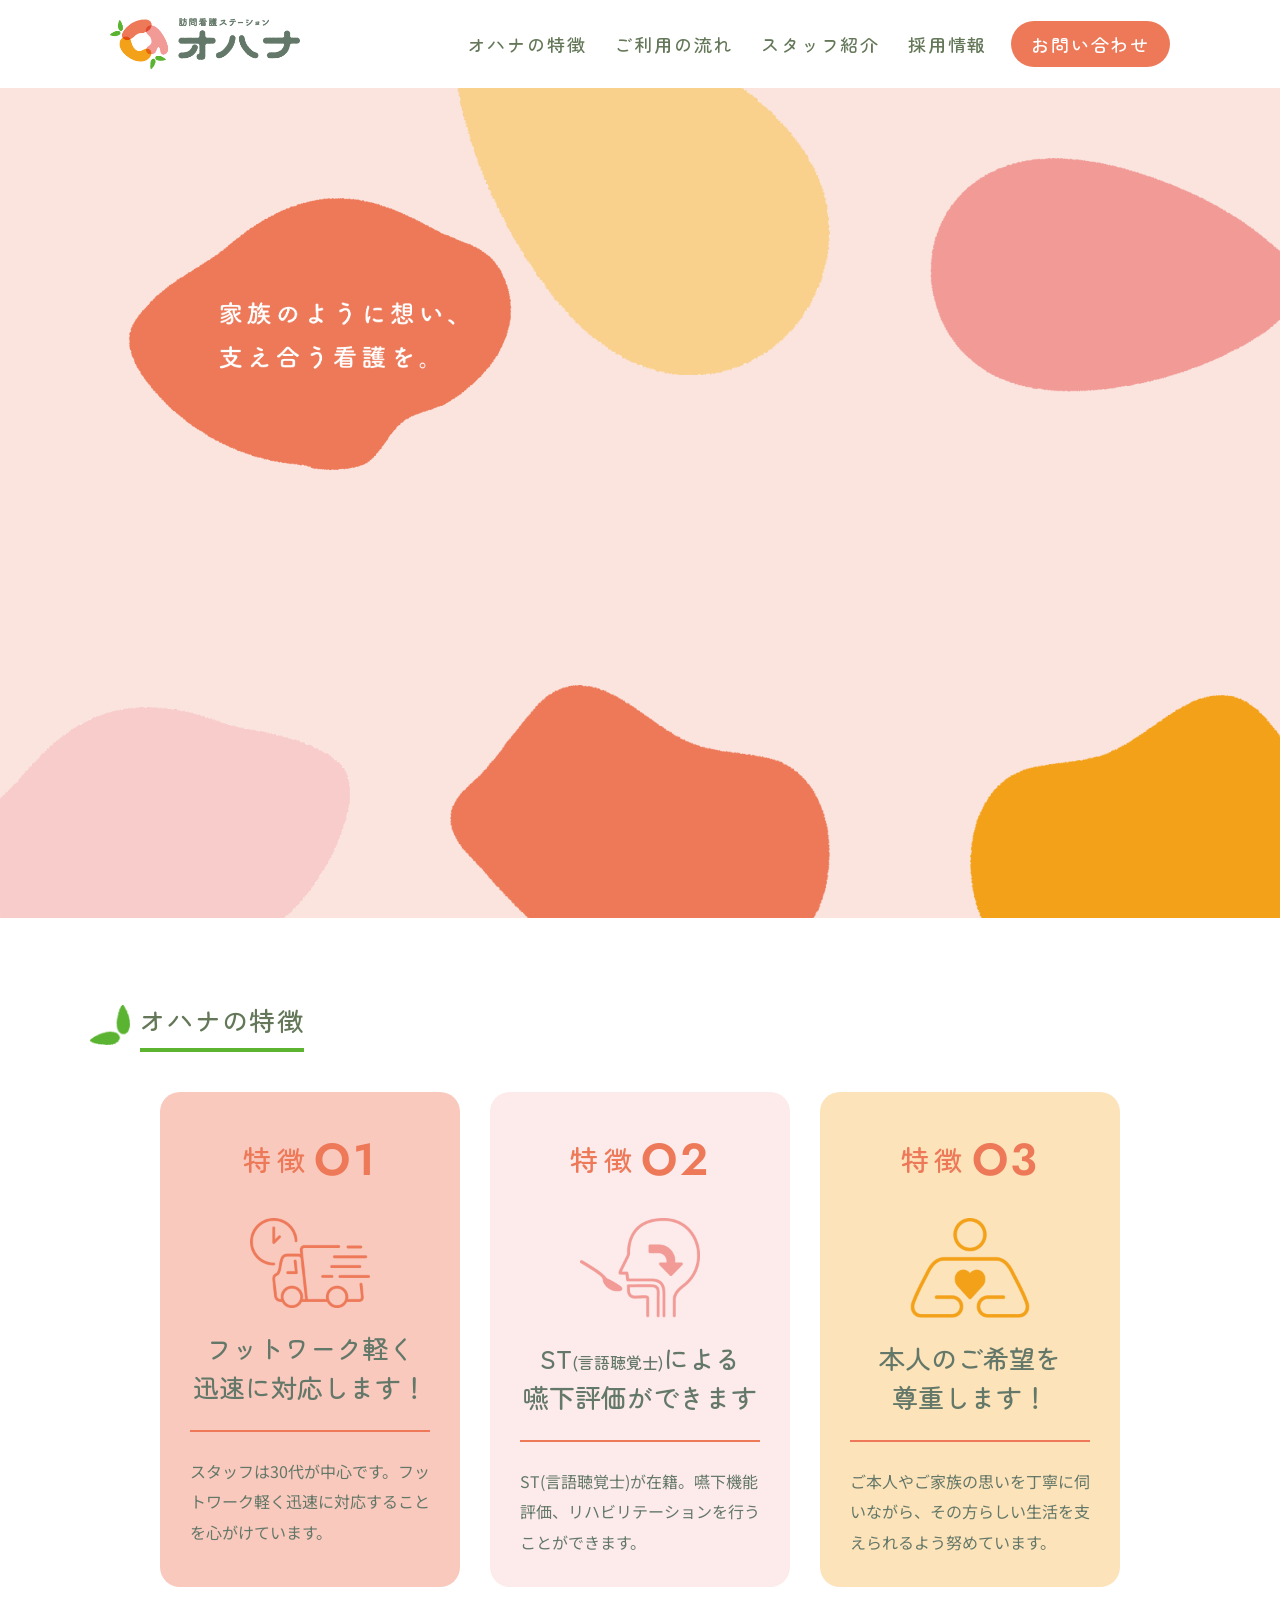
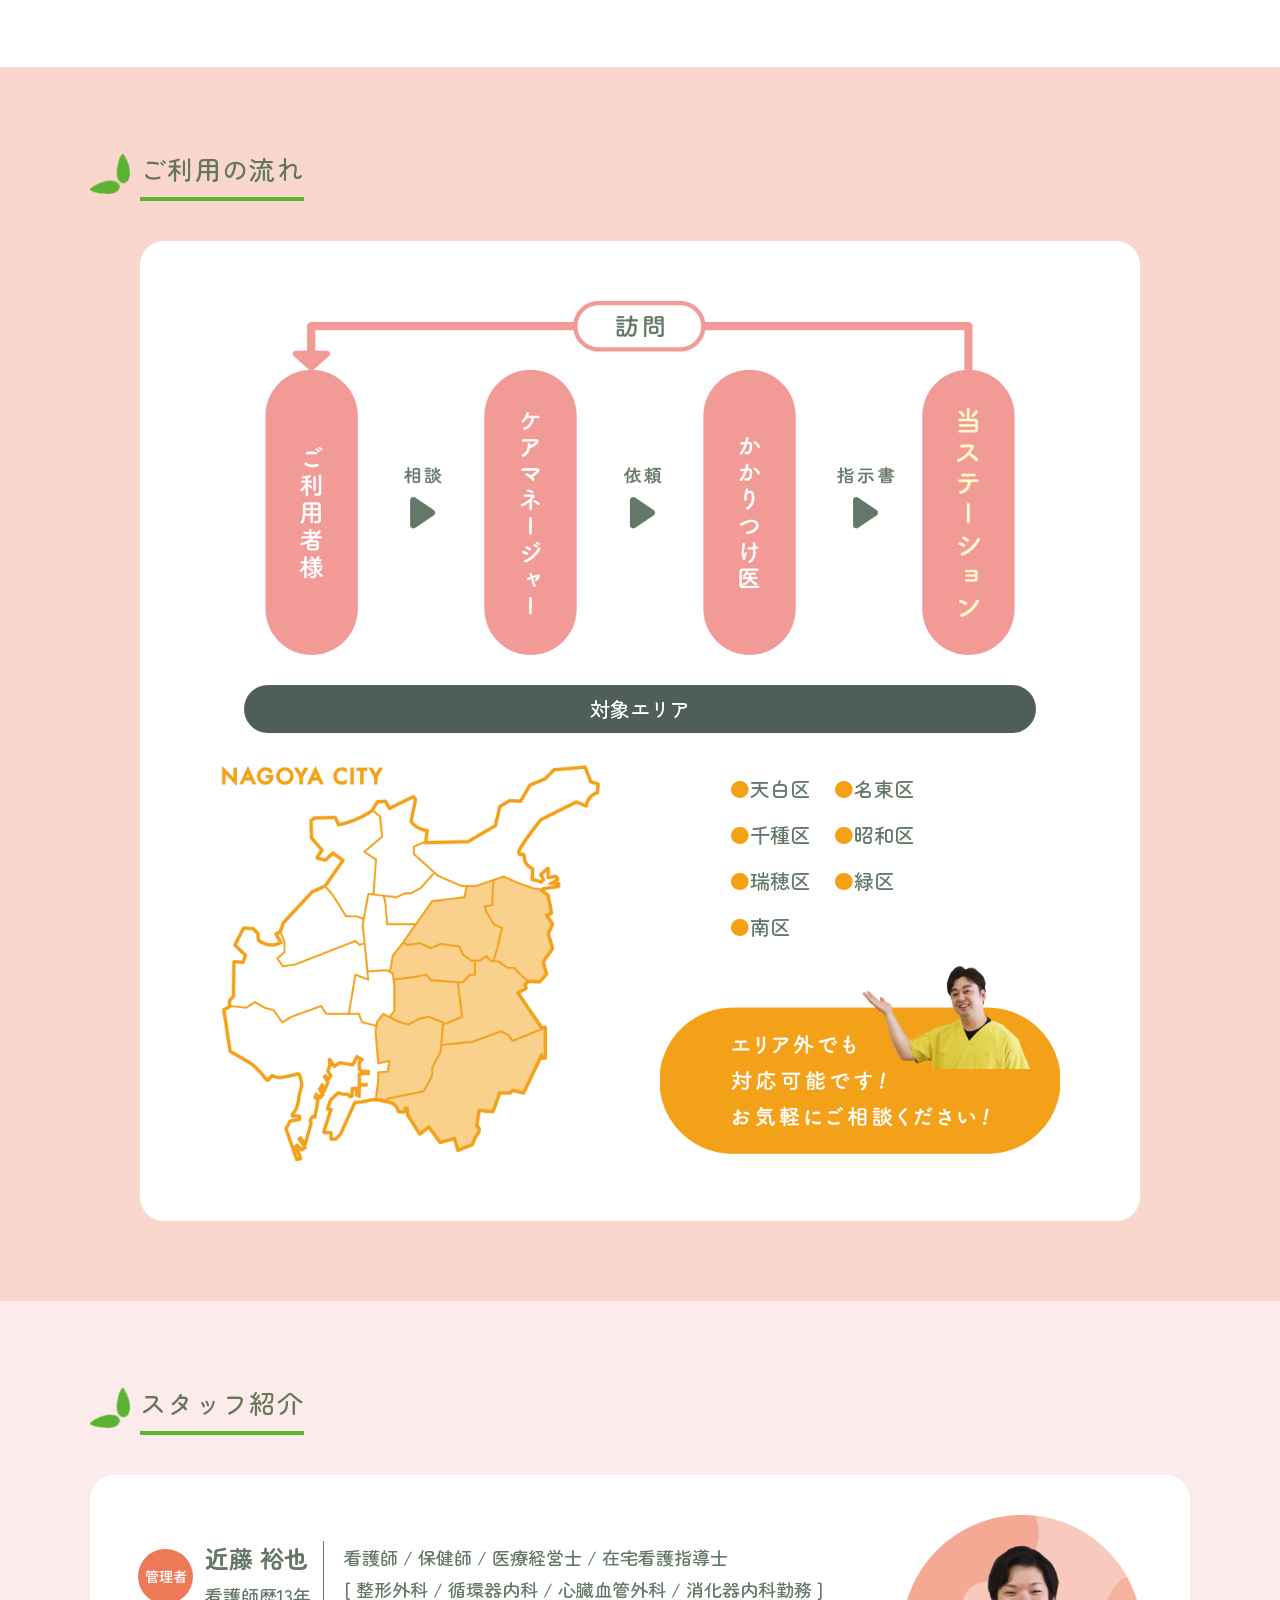
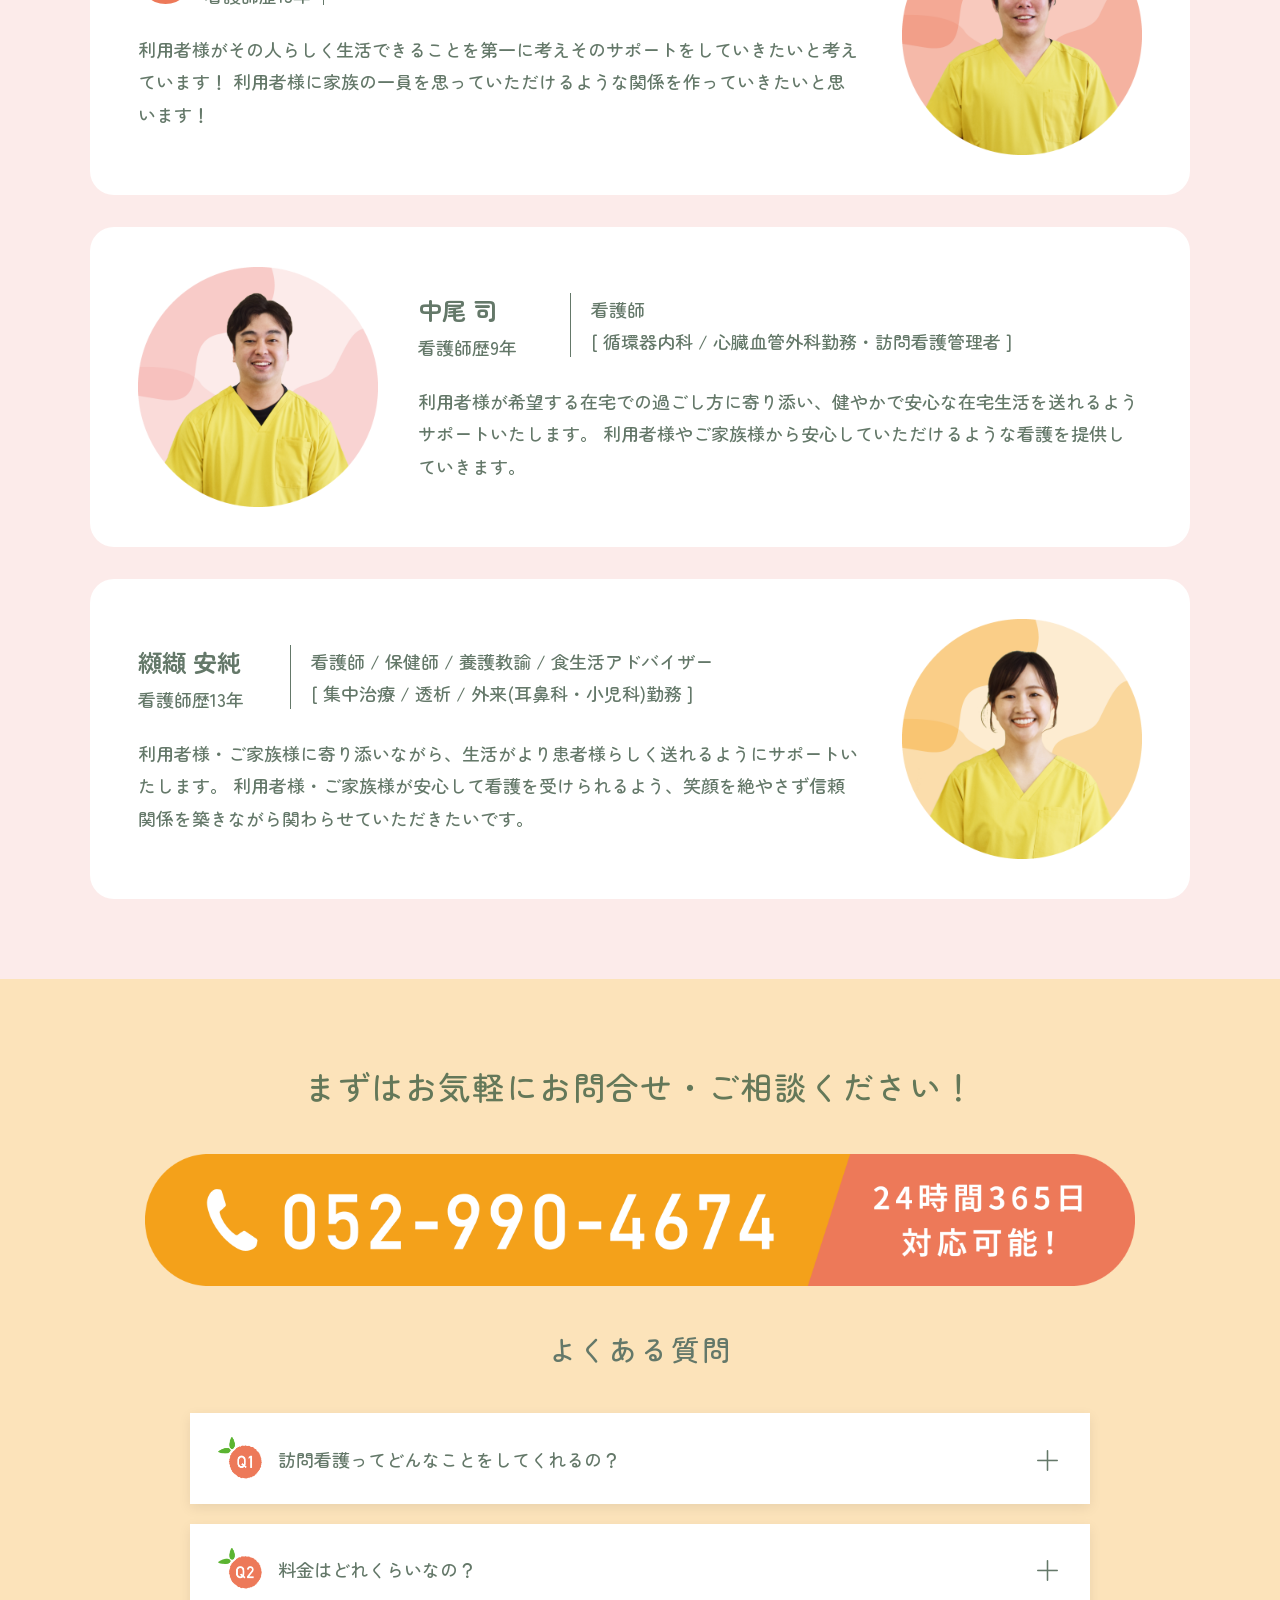
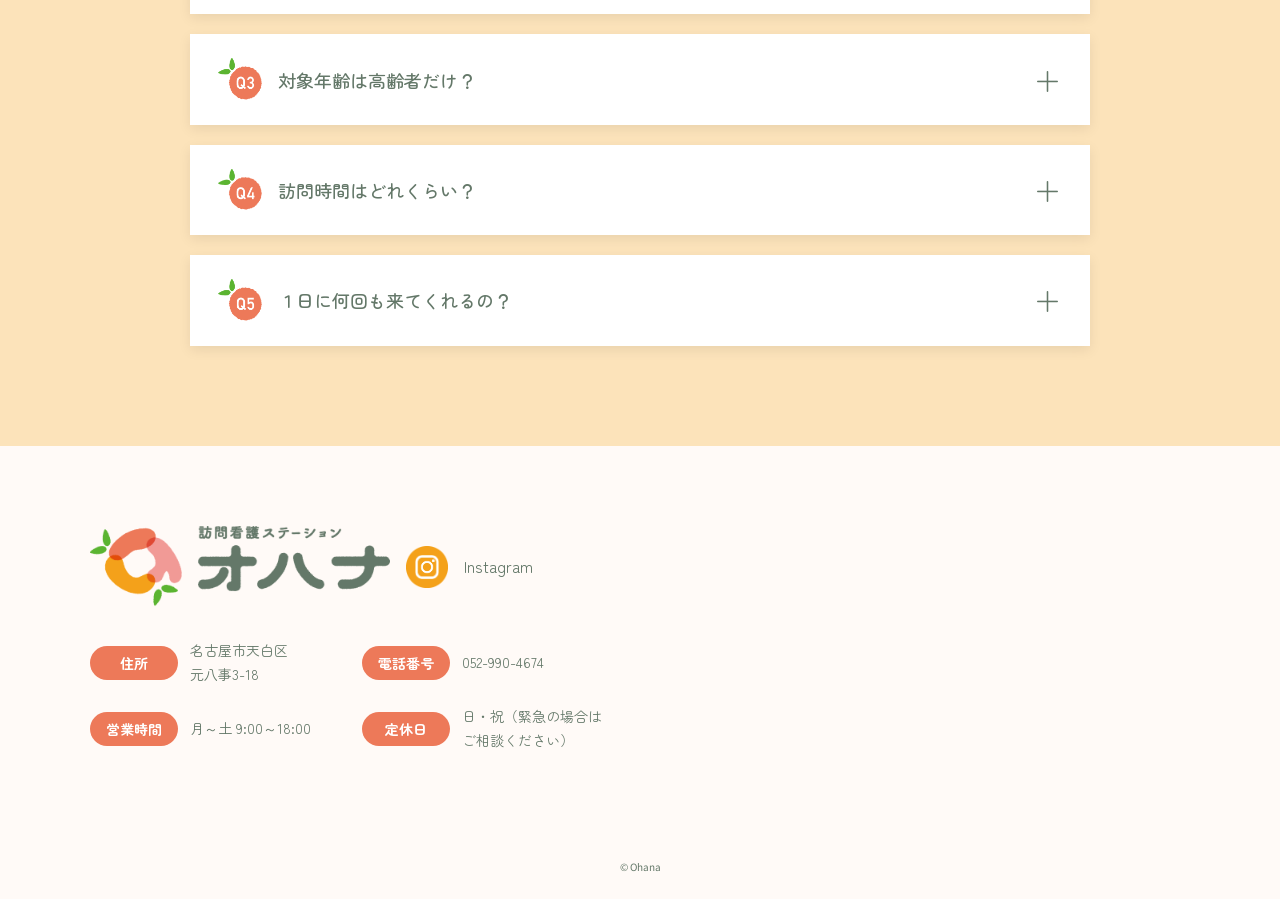
==== commit 8e522d1a: "もろもろ修正" ====
--- a/src/index.html
+++ b/src/index.html
@@ -215,7 +215,7 @@
 
                 <p class="staff-message">
                   利用者様・ご家族様に寄り添いながら、生活がより患者様らしく送れるようにサポートいたします。
-                  患者様・ご家族様が安心して看護を受けられるよう、笑顔を絶やさず信頼関係を築きながら関わらせていただきたいです。
+                  利用者様・ご家族様が安心して看護を受けられるよう、笑顔を絶やさず信頼関係を築きながら関わらせていただきたいです。
                 </p>
               </div>
 
--- a/src/css/style.css
+++ b/src/css/style.css
@@ -247,7 +247,7 @@
 /* =========================
   特徴
 ========================= */
-.features .section-title {
+.section-title {
   font-family: "Zen Maru Gothic", sans-serif;
   font-size: 26px;
   font-weight: 500;
@@ -340,7 +340,7 @@
 
 /* 説明文 */
 .feature-description {
-  font-family: "Zen Maru Gothic", sans-serif;
+  font-family: "Noto Sans JP", sans-serif;
   margin: 0;
   font-size: 16px;
   line-height: 1.9;
